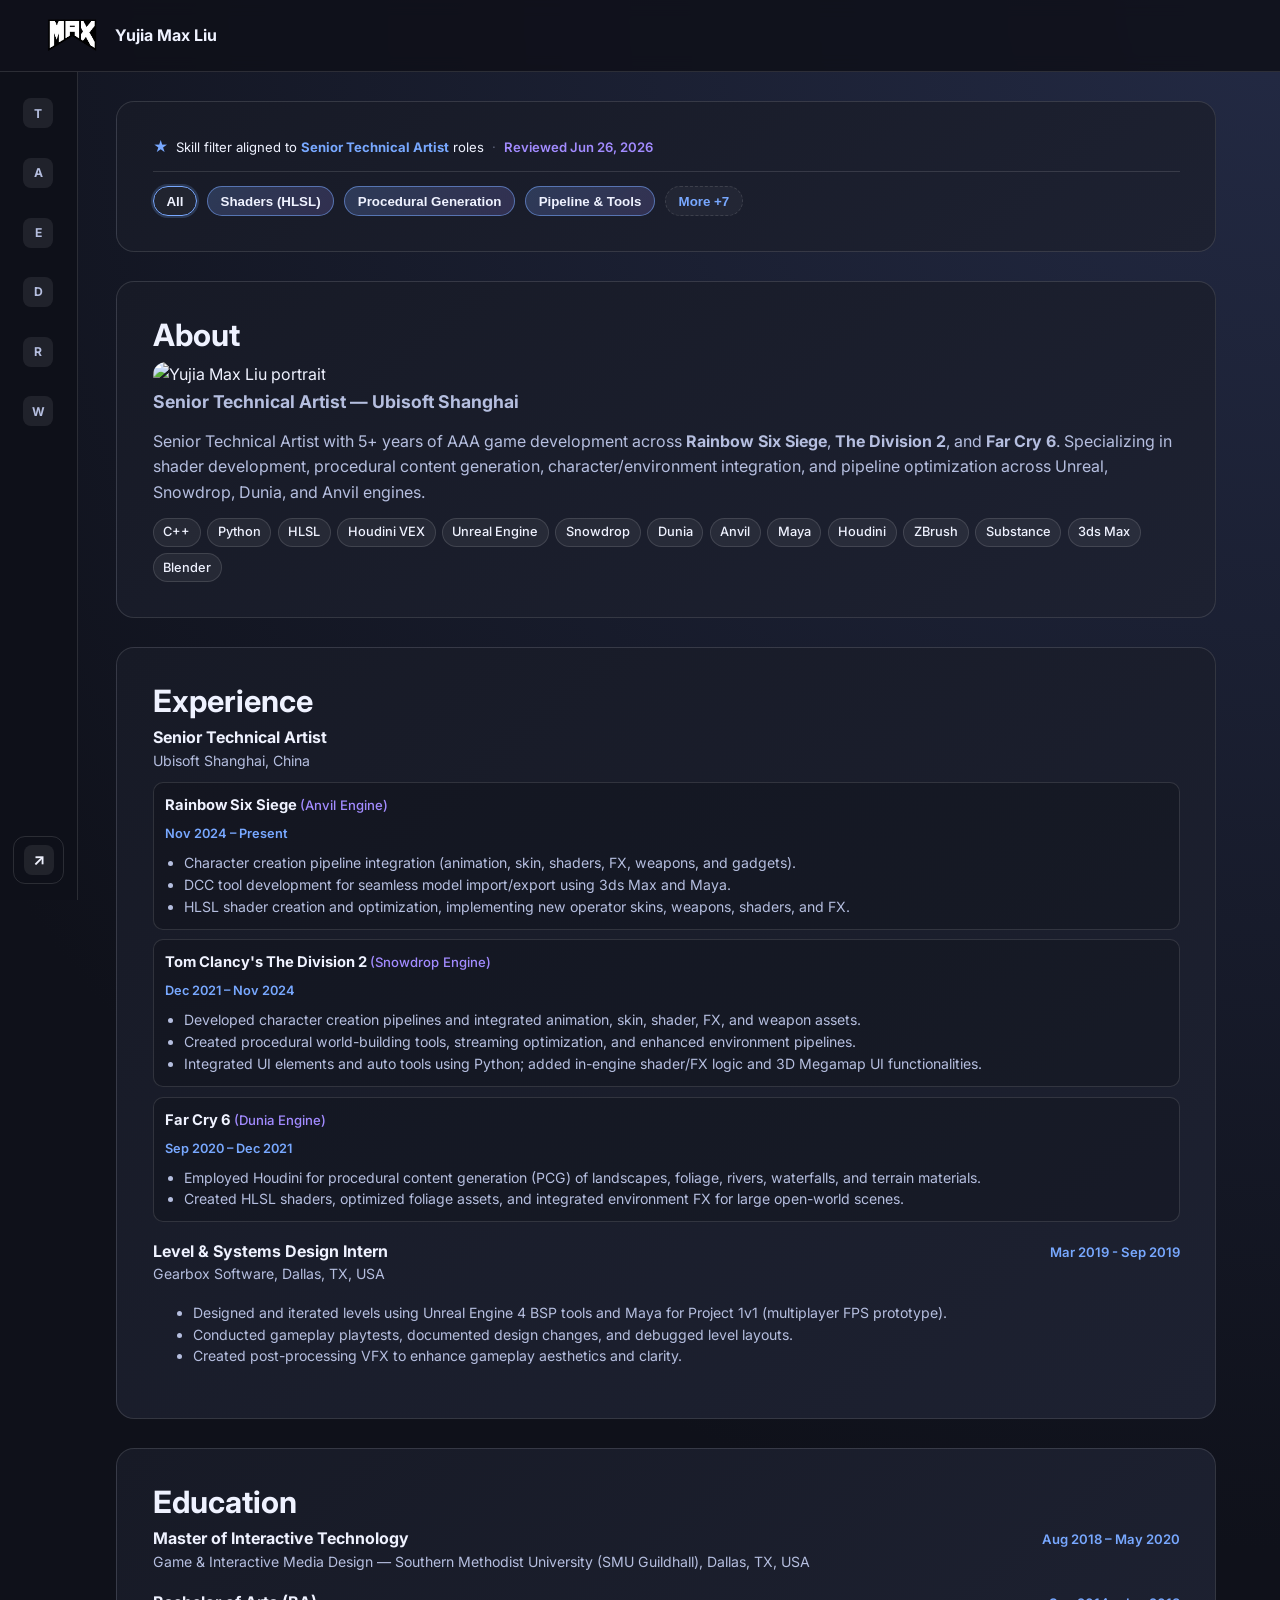
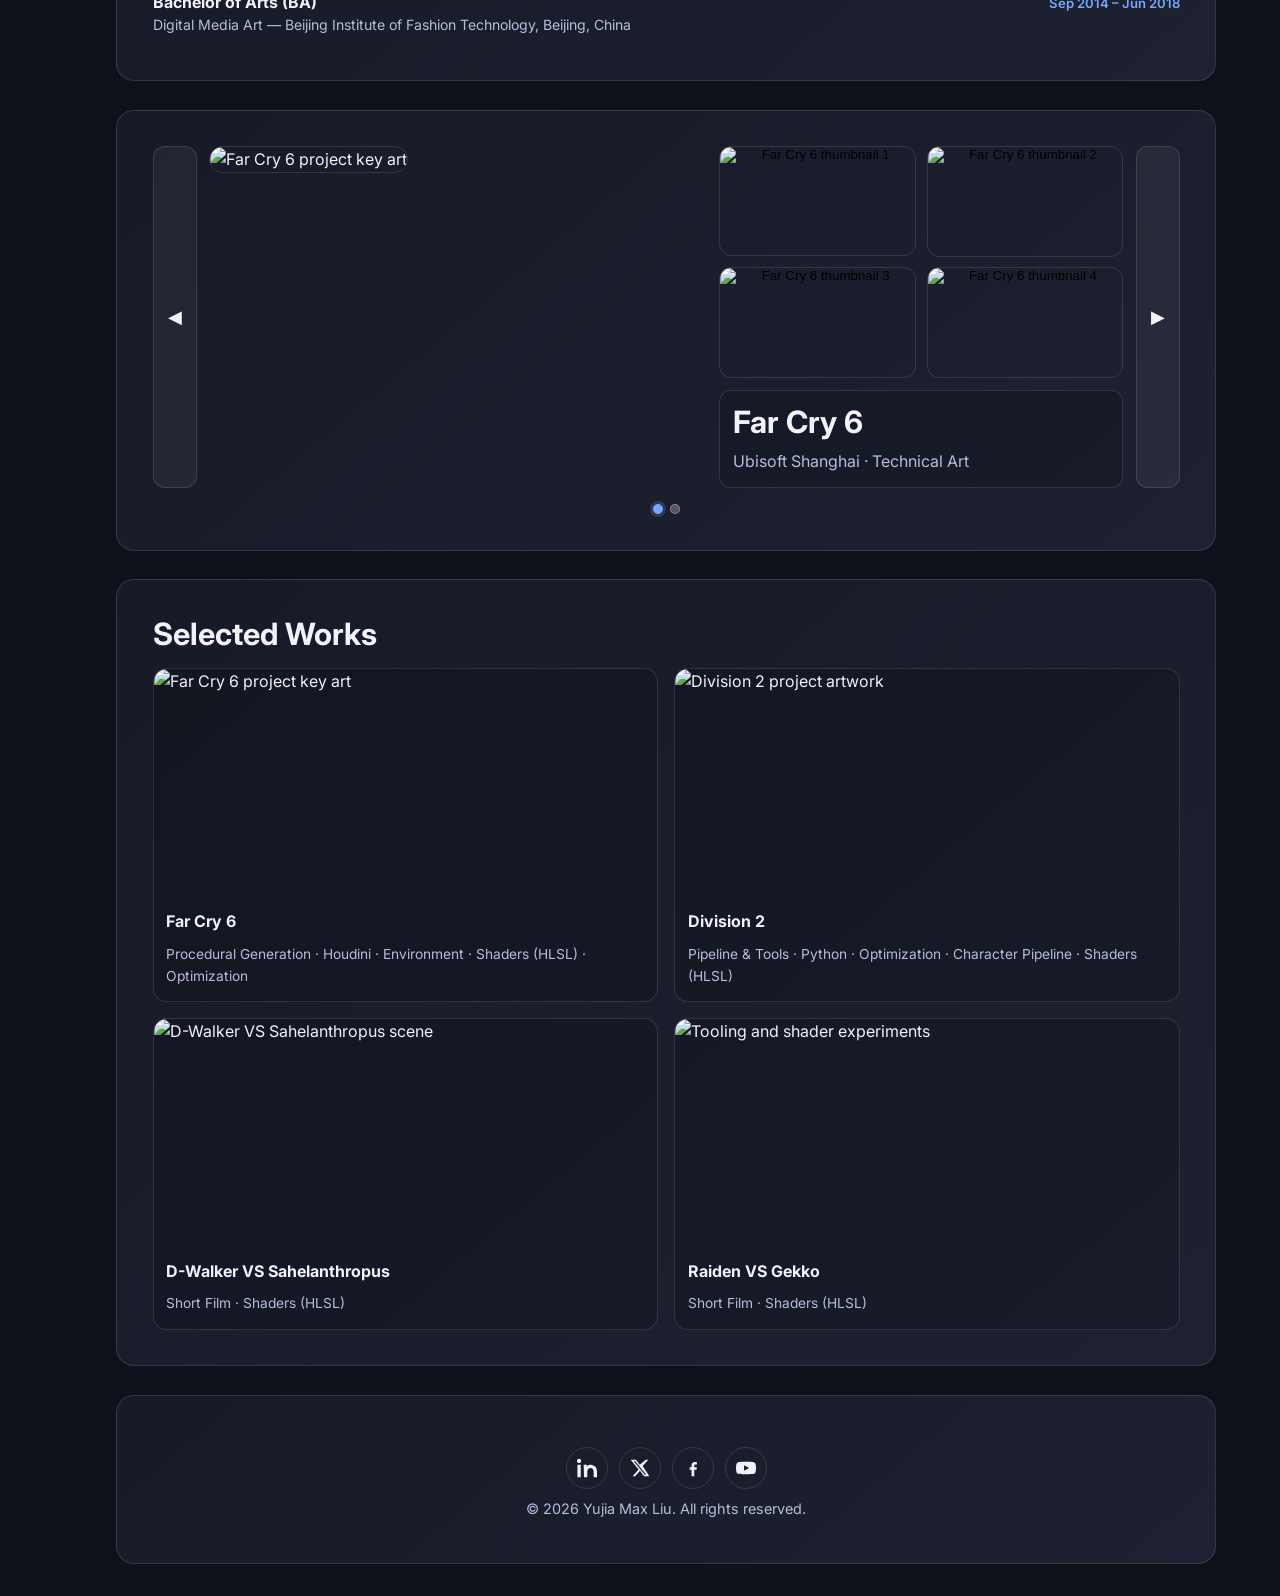
==== index.html @ dd6e519a "gnhf 6: Extracted the four byte-identical helpers duplicated across home.js and project-instance-loa" ====
<!DOCTYPE html>
<html lang="en">
  <head>
    <meta charset="UTF-8" />
    <meta name="viewport" content="width=device-width, initial-scale=1.0" />
    <meta
      name="description"
      content="Yujia Max Liu — Senior Technical Artist at Ubisoft Shanghai with 5+ years of AAA experience on Rainbow Six Siege, The Division 2, and Far Cry 6. Specializing in shaders, procedural generation, and pipeline optimization."
    />
    <title>Yujia Max Liu | Senior Technical Artist & 3D Portfolio</title>
    <link rel="canonical" href="https://maxlyj.com/" />
    <meta property="og:title" content="Yujia Max Liu | Senior Technical Artist & 3D Portfolio" />
    <meta property="og:description" content="Senior Technical Artist at Ubisoft Shanghai with 5+ years of AAA experience on Rainbow Six Siege, The Division 2, and Far Cry 6. Shaders, procedural generation, and pipeline optimization." />
    <meta property="og:url" content="https://maxlyj.com/" />
    <meta property="og:type" content="website" />
    <meta property="og:image" content="https://pub-dc4e1f00955f4568a77da06925201843.r2.dev/YujiaMaxLiu_Web.jpg" />
    <meta property="og:site_name" content="Yujia Max Liu" />
    <meta name="twitter:card" content="summary_large_image" />
    <meta name="twitter:title" content="Yujia Max Liu | Senior Technical Artist & 3D Portfolio" />
    <meta name="twitter:description" content="Senior Technical Artist at Ubisoft Shanghai with 5+ years of AAA experience. Shaders, procedural generation, and pipeline optimization." />
    <meta name="twitter:image" content="https://pub-dc4e1f00955f4568a77da06925201843.r2.dev/YujiaMaxLiu_Web.jpg" />
    <script type="application/ld+json">
    {
      "@context": "https://schema.org",
      "@type": "Person",
      "name": "Yujia Max Liu",
      "url": "https://maxlyj.com/",
      "image": "https://pub-dc4e1f00955f4568a77da06925201843.r2.dev/YujiaMaxLiu_Web.jpg",
      "jobTitle": "Senior Technical Artist",
      "worksFor": { "@type": "Organization", "name": "Ubisoft Shanghai" },
      "alumniOf": [
        { "@type": "CollegeOrUniversity", "name": "Southern Methodist University (SMU Guildhall)" },
        { "@type": "CollegeOrUniversity", "name": "Beijing Institute of Fashion Technology" }
      ],
      "knowsAbout": ["C++", "Python", "HLSL", "Houdini VEX", "Unreal Engine", "Snowdrop Engine", "Dunia Engine", "Anvil Engine", "Maya", "Houdini", "ZBrush", "Substance Designer", "Substance Painter"],
      "description": "Senior Technical Artist at Ubisoft Shanghai with 5+ years of AAA experience on Rainbow Six Siege, The Division 2, and Far Cry 6. Specializing in shaders, procedural generation, and pipeline optimization.",
      "sameAs": [
        "https://www.linkedin.com/in/maxlyj/",
        "https://x.com/MaXLYJ",
        "https://www.youtube.com/channel/UCsTJWUWtjZ3G5McRhqMrmkw"
      ]
    }
    </script>
    <link rel="preconnect" href="https://fonts.googleapis.com" />
    <link rel="preconnect" href="https://fonts.gstatic.com" crossorigin />
    <link
      href="https://fonts.googleapis.com/css2?family=Inter:wght@400;500;600;700;800&display=swap"
      rel="stylesheet"
    />
    <link rel="stylesheet" href="style.css" />
    <!-- Retry deployment after transient GitHub Pages 502 annotation -->
  </head>
  <body>
    <a class="skip-link" href="#main">Skip to content</a>
    <header class="top-bar" id="top">
      <a class="brand" href="#top">
        <img
          src="images/logo.png"
          alt="Yujia Max Liu logo"
        />
        <span>Yujia Max Liu</span>
      </a>

      <span class="top-bar-version"></span>

      <button
        class="menu-toggle"
        type="button"
        aria-label="Open navigation menu"
        aria-controls="sidebarNav"
        aria-expanded="false"
      >
        <span></span>
        <span></span>
        <span></span>
      </button>
    </header>

    <div class="sidebar-overlay" data-close-sidebar></div>

    <nav class="sidebar" id="sidebarNav" aria-label="Primary">
      <a href="#tags">
        <span class="nav-icon" aria-hidden="true">T</span>
        <span class="nav-label">Tags</span>
      </a>
      <a href="#about">
        <span class="nav-icon" aria-hidden="true">A</span>
        <span class="nav-label">About</span>
      </a>
      <a href="#experience">
        <span class="nav-icon" aria-hidden="true">E</span>
        <span class="nav-label">Experience</span>
      </a>
      <a href="#education">
        <span class="nav-icon" aria-hidden="true">D</span>
        <span class="nav-label">Education</span>
      </a>
      <a href="#featured-recommendations">
        <span class="nav-icon" aria-hidden="true">R</span>
        <span class="nav-label" data-recommendation-label>Recommendation</span>
      </a>
      <a href="#works">
        <span class="nav-icon" aria-hidden="true">W</span>
        <span class="nav-label">Works</span>
      </a>

      <div class="sidebar-share" aria-label="Share links">
        <span class="share-icon" aria-hidden="true">↗</span>
        <div class="share-links">
          <a href="https://www.linkedin.com/in/maxlyj/" target="_blank" rel="noreferrer noopener" aria-label="LinkedIn">
            <svg viewBox="0 0 24 24" role="img" aria-hidden="true"><path d="M4.98 3.5C4.98 4.88 3.86 6 2.48 6S0 4.88 0 3.5 1.12 1 2.5 1s2.48 1.12 2.48 2.5zM.5 8h4V23h-4zM8 8h3.8v2.05h.05c.53-1 1.84-2.05 3.79-2.05C19.9 8 24 10.47 24 16.04V23h-4v-6.14c0-2.93-1.05-4.93-3.68-4.93-2 0-3.18 1.35-3.7 2.65-.2.46-.24 1.1-.24 1.74V23h-4z"/></svg>
          </a>
          <a href="https://x.com/MaXLYJ" target="_blank" rel="noreferrer noopener" aria-label="X / Twitter">
            <svg viewBox="0 0 24 24" role="img" aria-hidden="true"><path d="M18.9 2H22l-6.77 7.74L23.2 22h-6.26l-4.9-6.67L6.2 22H3.1l7.25-8.3L.8 2h6.42l4.43 6.08zm-1.1 18h1.73L6.35 3.9H4.5z"/></svg>
          </a>
          <a href="https://www.facebook.com/profile.php?id=100037110704452" target="_blank" rel="noreferrer noopener" aria-label="Facebook">
            <svg viewBox="0 0 24 24" role="img" aria-hidden="true"><path d="M13.5 22v-8h2.7l.4-3H13.5V9.1c0-.86.28-1.44 1.52-1.44h1.65V5.02c-.29-.04-1.27-.12-2.42-.12-2.4 0-4.05 1.47-4.05 4.17V11H8v3h2.25v8z"/></svg>
          </a>
          <a href="https://www.youtube.com/channel/UCsTJWUWtjZ3G5McRhqMrmkw" target="_blank" rel="noreferrer noopener" aria-label="YouTube channel">
            <svg viewBox="0 0 24 24" role="img" aria-hidden="true"><path d="M23.5 7.2a3 3 0 0 0-2.1-2.13C19.5 4.5 12 4.5 12 4.5s-7.5 0-9.4.57A3 3 0 0 0 .5 7.2 31.4 31.4 0 0 0 0 12a31.4 31.4 0 0 0 .5 4.8 3 3 0 0 0 2.1 2.13c1.9.57 9.4.57 9.4.57s7.5 0 9.4-.57a3 3 0 0 0 2.1-2.13A31.4 31.4 0 0 0 24 12a31.4 31.4 0 0 0-.5-4.8zM9.6 15.2V8.8l6.2 3.2z"/></svg>
          </a>
        </div>
      </div>
    </nav>

    <main id="main">
      <!-- ===== TAG SYSTEM ===== -->
      <section class="tags-system" id="tags" aria-label="Tags filter">
        <div class="tag-system-meta">
          <span class="tag-meta-icon" aria-hidden="true">★</span>
          <span class="tag-meta-text">Skill filter aligned to <strong>Senior Technical Artist</strong> roles</span>
          <span class="tag-meta-sep" aria-hidden="true">·</span>
          <time class="tag-meta-date" datetime="2026-06-26">Reviewed Jun 26, 2026</time>
        </div>
        <div class="tag-bar" id="tag-bar" role="toolbar" aria-label="Filter projects by tag"></div>
      </section>

      <!-- ===== ABOUT SECTION ===== -->
      <section class="about" id="about">
        <h1 class="visually-hidden">Yujia Max Liu — Senior Technical Artist at Ubisoft Shanghai</h1>
        <h2>About</h2>
        <img src="https://pub-dc4e1f00955f4568a77da06925201843.r2.dev/YujiaMaxLiu_Web.jpg" alt="Yujia Max Liu portrait" width="185" height="185" decoding="async" fetchpriority="high" />
        <div class="about-details">
          <p class="about-headline">Senior Technical Artist — Ubisoft Shanghai</p>
          <p>
            Senior Technical Artist with 5+ years of AAA game development across
            <strong>Rainbow Six Siege</strong>, <strong>The Division 2</strong>,
            and <strong>Far Cry 6</strong>. Specializing in shader development,
            procedural content generation, character/environment integration, and
            pipeline optimization across Unreal, Snowdrop, Dunia, and Anvil engines.
          </p>
          <div class="about-skills">
            <span class="skill-tag">C++</span>
            <span class="skill-tag">Python</span>
            <span class="skill-tag">HLSL</span>
            <span class="skill-tag">Houdini VEX</span>
            <span class="skill-tag">Unreal Engine</span>
            <span class="skill-tag">Snowdrop</span>
            <span class="skill-tag">Dunia</span>
            <span class="skill-tag">Anvil</span>
            <span class="skill-tag">Maya</span>
            <span class="skill-tag">Houdini</span>
            <span class="skill-tag">ZBrush</span>
            <span class="skill-tag">Substance</span>
            <span class="skill-tag">3ds Max</span>
            <span class="skill-tag">Blender</span>
          </div>
        </div>
      </section>

      <!-- ===== EXPERIENCE SECTION ===== -->
      <section class="resume-section" id="experience">
        <h2>Experience</h2>

        <article class="resume-item">
          <div class="resume-item-header">
            <div>
              <h3>Senior Technical Artist</h3>
              <p class="resume-org">Ubisoft Shanghai, China</p>
            </div>
          </div>

          <div class="resume-sub-item">
            <h4>Rainbow Six Siege <span class="resume-engine">(Anvil Engine)</span></h4>
            <time>Nov 2024 – Present</time>
            <ul>
              <li>Character creation pipeline integration (animation, skin, shaders, FX, weapons, and gadgets).</li>
              <li>DCC tool development for seamless model import/export using 3ds Max and Maya.</li>
              <li>HLSL shader creation and optimization, implementing new operator skins, weapons, shaders, and FX.</li>
            </ul>
          </div>

          <div class="resume-sub-item">
            <h4>Tom Clancy's The Division 2 <span class="resume-engine">(Snowdrop Engine)</span></h4>
            <time>Dec 2021 – Nov 2024</time>
            <ul>
              <li>Developed character creation pipelines and integrated animation, skin, shader, FX, and weapon assets.</li>
              <li>Created procedural world-building tools, streaming optimization, and enhanced environment pipelines.</li>
              <li>Integrated UI elements and auto tools using Python; added in-engine shader/FX logic and 3D Megamap UI functionalities.</li>
            </ul>
          </div>

          <div class="resume-sub-item">
            <h4>Far Cry 6 <span class="resume-engine">(Dunia Engine)</span></h4>
            <time>Sep 2020 – Dec 2021</time>
            <ul>
              <li>Employed Houdini for procedural content generation (PCG) of landscapes, foliage, rivers, waterfalls, and terrain materials.</li>
              <li>Created HLSL shaders, optimized foliage assets, and integrated environment FX for large open-world scenes.</li>
            </ul>
          </div>
        </article>

        <article class="resume-item">
          <div class="resume-item-header">
            <div>
              <h3>Level &amp; Systems Design Intern</h3>
              <p class="resume-org">Gearbox Software, Dallas, TX, USA</p>
            </div>
            <time class="resume-date">Mar 2019 - Sep 2019</time>
          </div>
          <ul>
            <li>Designed and iterated levels using Unreal Engine 4 BSP tools and Maya for Project 1v1 (multiplayer FPS prototype).</li>
            <li>Conducted gameplay playtests, documented design changes, and debugged level layouts.</li>
            <li>Created post-processing VFX to enhance gameplay aesthetics and clarity.</li>
          </ul>
        </article>
      </section>

      <!-- ===== EDUCATION SECTION ===== -->
      <section class="resume-section" id="education">
        <h2>Education</h2>

        <article class="resume-item">
          <div class="resume-item-header">
            <div>
              <h3>Master of Interactive Technology</h3>
              <p class="resume-org">Game &amp; Interactive Media Design — Southern Methodist University (SMU Guildhall), Dallas, TX, USA</p>
            </div>
            <time class="resume-date">Aug 2018 – May 2020</time>
          </div>
        </article>

        <article class="resume-item">
          <div class="resume-item-header">
            <div>
              <h3>Bachelor of Arts (BA)</h3>
              <p class="resume-org">Digital Media Art — Beijing Institute of Fashion Technology, Beijing, China</p>
            </div>
            <time class="resume-date">Sep 2014 – Jun 2018</time>
          </div>
        </article>
      </section>

      <!-- ===== RECOMMENDATION SECTION ===== -->
      <section class="featured-recommendations" id="featured-recommendations" role="region" aria-roledescription="carousel" aria-label="Recommendation carousel" data-recommendation-section>
        <button class="fr-nav fr-nav-prev" type="button" aria-label="Show previous recommendation" aria-controls="fr-card-link">◀</button>
        <a class="fr-card" id="fr-card-link" href="farcry-6.html">
          <div class="fr-media-main">
            <img id="fr-main-image" src="https://pub-dc4e1f00955f4568a77da06925201843.r2.dev/projects/farcry6-procedural-generation/cover.jpg" alt="Far Cry 6 procedural generation cover" decoding="async" />
          </div>
          <div class="fr-media-side">
            <div class="fr-thumbs" id="fr-thumbs" role="list"></div>
            <div class="fr-description">
              <h2 id="fr-title">Far Cry 6 — Procedural Generation</h2>
              <p id="fr-description">Procedural generation pipeline for Far Cry 6's open world.</p>
            </div>
          </div>
        </a>
        <button class="fr-nav fr-nav-next" type="button" aria-label="Show next recommendation" aria-controls="fr-card-link">▶</button>
        <div class="fr-page-indicator" id="fr-page-indicator" aria-hidden="true" data-recommendation-indicator></div>
        <!-- Polite live region: announces the current slide (position + title +
             description) to screen readers each time the carousel advances. -->
        <p class="visually-hidden" id="fr-live" aria-live="polite" aria-atomic="true"></p>
      </section>

      <!-- ===== SELECTED WORKS ===== -->
      <section class="works" id="works">
        <h2>Selected Works</h2>
        <div class="gallery" id="works-gallery"></div>
        <p class="works-empty" id="works-empty" hidden>No projects match these tags.</p>
      </section>
    </main>

    <footer class="site-footer">
      <div class="social-links" aria-label="Social media links">
        <a
          href="https://www.linkedin.com/in/maxlyj/"
          target="_blank"
          rel="noreferrer noopener"
          aria-label="LinkedIn"
        >
          <svg viewBox="0 0 24 24" role="img" aria-hidden="true"><path d="M4.98 3.5C4.98 4.88 3.86 6 2.48 6S0 4.88 0 3.5 1.12 1 2.5 1s2.48 1.12 2.48 2.5zM.5 8h4V23h-4zM8 8h3.8v2.05h.05c.53-1 1.84-2.05 3.79-2.05C19.9 8 24 10.47 24 16.04V23h-4v-6.14c0-2.93-1.05-4.93-3.68-4.93-2 0-3.18 1.35-3.7 2.65-.2.46-.24 1.1-.24 1.74V23h-4z"/></svg>
        </a>
        <a
          href="https://x.com/MaXLYJ"
          target="_blank"
          rel="noreferrer noopener"
          aria-label="X / Twitter"
        >
          <svg viewBox="0 0 24 24" role="img" aria-hidden="true"><path d="M18.9 2H22l-6.77 7.74L23.2 22h-6.26l-4.9-6.67L6.2 22H3.1l7.25-8.3L.8 2h6.42l4.43 6.08zm-1.1 18h1.73L6.35 3.9H4.5z"/></svg>
        </a>
        <a
          href="https://www.facebook.com/profile.php?id=100037110704452"
          target="_blank"
          rel="noreferrer noopener"
          aria-label="Facebook"
        >
          <svg viewBox="0 0 24 24" role="img" aria-hidden="true"><path d="M13.5 22v-8h2.7l.4-3H13.5V9.1c0-.86.28-1.44 1.52-1.44h1.65V5.02c-.29-.04-1.27-.12-2.42-.12-2.4 0-4.05 1.47-4.05 4.17V11H8v3h2.25v8z"/></svg>
        </a>
        <a
          href="https://www.youtube.com/channel/UCsTJWUWtjZ3G5McRhqMrmkw"
          target="_blank"
          rel="noreferrer noopener"
          aria-label="YouTube channel"
        >
          <svg viewBox="0 0 24 24" role="img" aria-hidden="true"><path d="M23.5 7.2a3 3 0 0 0-2.1-2.13C19.5 4.5 12 4.5 12 4.5s-7.5 0-9.4.57A3 3 0 0 0 .5 7.2 31.4 31.4 0 0 0 0 12a31.4 31.4 0 0 0 .5 4.8 3 3 0 0 0 2.1 2.13c1.9.57 9.4.57 9.4.57s7.5 0 9.4-.57a3 3 0 0 0 2.1-2.13A31.4 31.4 0 0 0 24 12a31.4 31.4 0 0 0-.5-4.8zM9.6 15.2V8.8l6.2 3.2z"/></svg>
        </a>
      </div>
      <p class="copyright">
        © <span id="year"></span> Yujia Max Liu. All rights reserved.
      </p>
    </footer>

    <script src="shared.js"></script>
    <script src="home.js"></script>
  </body>
</html>
---- style.css ----
/* ============================================================
   DESIGN TOKENS
   Global CSS custom properties: colors, spacing, layout sizes
   ============================================================ */

:root {
  --bg: #0f111a;
  --panel: #171a26;
  --panel-2: #1d2131;
  --text: #eff2ff;
  --muted: #b5bedf;
  --accent: #78a8ff;
  --accent-2: #a28bff;
  --line: rgba(255, 255, 255, 0.12);
  --top-bar-height: 72px;
  --sidebar-collapsed: 78px;
  --sidebar-expanded: 230px;
}


/* ============================================================
   RESET & BASE
   Box model reset, base html/body styles, and global defaults
   ============================================================ */

* {
  box-sizing: border-box;
}

html,
body {
  margin: 0;
  padding: 0;
  /* 
  200 for now, because it contain the top bar and the tag system.
  */
  scroll-padding-top: 200px;
}

.visually-hidden {
  position: absolute;
  width: 1px;
  height: 1px;
  padding: 0;
  margin: -1px;
  overflow: hidden;
  clip: rect(0, 0, 0, 0);
  white-space: nowrap;
  border: 0;
}

/* Visible focus ring for keyboard users across all interactive elements.
   Component-specific :focus-visible rules below can override these. */
:focus-visible {
  outline: 2px solid var(--accent);
  outline-offset: 2px;
  border-radius: 6px;
}

/* Skip-to-content link: off-screen until focused by keyboard. */
.skip-link {
  position: fixed;
  top: -100%;
  left: 0.75rem;
  z-index: 1000;
  padding: 0.6rem 1rem;
  background: var(--accent);
  color: var(--bg);
  font-weight: 700;
  text-decoration: none;
  border-radius: 0 0 10px 10px;
  transition: top 0.15s ease;
}
.skip-link:focus {
  top: 0;
}

body {
  font-family: "Inter", system-ui, -apple-system, sans-serif;
  color: var(--text);
  background: radial-gradient(circle at top right, #232a44 0%, var(--bg) 45%);
  line-height: 1.6;
  min-height: 100vh;
}

body.sidebar-open {
  overflow: hidden;
}

a {
  color: inherit;
}

h1,
h2,
h3 {
  margin: 0 0 0.5rem;
  line-height: 1.2;
}

h1 {
  font-size: clamp(1.8rem, 4.1vw, 3rem);
}

h2 {
  font-size: clamp(1.3rem, 2.4vw, 2rem);
}


/* ============================================================
   TOP BAR
   Sticky header bar at the top of every page
   ============================================================ */

.top-bar {
  position: sticky;
  top: 0;
  z-index: 30;
  min-height: var(--top-bar-height);
  display: flex;
  justify-content: space-between;
  align-items: center;
  padding: 0.9rem clamp(1rem, 3vw, 3rem);
  backdrop-filter: blur(8px);
  background: rgba(15, 17, 26, 0.88);
  border-bottom: 1px solid var(--line);
}

/* Logo / site name link inside the top bar */
.brand {
  display: inline-flex;
  align-items: center;
  gap: 0.55rem;
  text-decoration: none;
  font-weight: 700;
}

.brand img {
  height: 34px;
  width: auto;
  max-width: 120px;
  object-fit: contain;
}

.top-bar-version {
  font-size: 0.7rem;
  color: var(--muted);
  opacity: 0.6;
  font-weight: 500;
  letter-spacing: 0.03em;
  white-space: nowrap;
}

/* Hamburger button — hidden on desktop, shown on mobile */
.menu-toggle {
  width: 44px;
  height: 44px;
  border-radius: 12px;
  border: 1px solid var(--line);
  background: rgba(255, 255, 255, 0.03);
  display: none;
  align-items: center;
  justify-content: center;
  gap: 0.28rem;
  flex-direction: column;
  cursor: pointer;
}

.menu-toggle span {
  width: 17px;
  height: 2px;
  border-radius: 999px;
  background: var(--text);
}


/* ============================================================
   SIDEBAR
   Fixed left navigation panel; collapses to icon-only width,
   expands on hover/focus to show labels
   ============================================================ */

.sidebar {
  position: fixed;
  left: 0;
  top: var(--top-bar-height);
  height: calc(100vh - var(--top-bar-height));
  width: var(--sidebar-collapsed);
  z-index: 25;
  background: rgba(15, 17, 26, 0.92);
  border-right: 1px solid var(--line);
  padding: 1rem 0.8rem;
  display: flex;
  flex-direction: column;
  gap: 0.55rem;
  transition: width 0.35s ease, transform 0.32s ease;
  overflow: hidden;
}

.sidebar:hover,
.sidebar:focus-within {
  width: var(--sidebar-expanded);
}

/* Navigation links inside the sidebar */
.sidebar a {
  text-decoration: none;
  display: flex;
  align-items: center;
  gap: 0.7rem;
  padding: 0.65rem;
  border-radius: 12px;
  color: var(--muted);
  white-space: nowrap;
}

.sidebar a:hover {
  background: rgba(120, 168, 255, 0.12);
  color: var(--text);
}

/* Square icon badge shown at the collapsed width */
.nav-icon {
  min-width: 30px;
  width: 30px;
  height: 30px;
  border-radius: 8px;
  display: grid;
  place-items: center;
  background: rgba(255, 255, 255, 0.08);
  font-size: 0.76rem;
  font-weight: 700;
  letter-spacing: 0.02em;
}

/* Text label revealed when the sidebar expands */
.nav-label {
  opacity: 0;
  transform: translateX(-6px);
  transition: opacity 0.22s ease, transform 0.22s ease;
}

.sidebar:hover .nav-label,
.sidebar:focus-within .nav-label {
  opacity: 1;
  transform: translateX(0);
}

/* Share block pinned to the bottom of the sidebar */
.sidebar-share {
  margin-top: auto;
  border: 1px solid var(--line);
  border-radius: 12px;
  padding: 0.5rem;
  display: flex;
  align-items: center;
  justify-content: center;
  min-height: 44px;
  overflow: hidden;
}

/* Single share icon shown at collapsed width */
.share-icon {
  display: grid;
  place-items: center;
  width: 30px;
  height: 30px;
  border-radius: 8px;
  background: rgba(255, 255, 255, 0.08);
  color: var(--text);
  font-size: 1rem;
  font-weight: 700;
}

.share-links {
  display: flex;
  gap: 0.45rem;
  opacity: 0;
  max-width: 0;
  transform: translateX(-6px);
  transition: opacity 0.22s ease, transform 0.22s ease, max-width 0.28s ease;
}

.share-links a {
  width: 30px;
  height: 30px;
  min-width: 30px;
  padding: 0;
  border-radius: 8px;
  display: grid;
  place-items: center;
  color: var(--text);
}

.share-links a:hover {
  background: rgba(120, 168, 255, 0.2);
}

.share-links svg {
  width: 16px;
  height: 16px;
  fill: currentColor;
}

/* Swap share icon -> share links row when sidebar is open */
.sidebar:hover .share-icon,
.sidebar:focus-within .share-icon {
  display: none;
}

.sidebar:hover .share-links,
.sidebar:focus-within .share-links {
  opacity: 1;
  max-width: 180px;
  transform: translateX(0);
}

/* Dark overlay that appears behind the sidebar on mobile */
.sidebar-overlay {
  display: none;
}


/* ============================================================
   PAGE LAYOUT
   Content width and left-offset to sit beside the sidebar
   ============================================================ */

main,
.site-footer {
  width: min(1100px, 92vw);
  margin-left: calc(var(--sidebar-collapsed) + 2.4rem);
  margin-right: auto;
}

/* ============================================================
   FEATURED RECOMMENDATIONS
   Carousel-style highlight panel with prev/next navigation
   ============================================================ */

.featured-recommendations {
  margin-top: 1.8rem;
  border: 1px solid var(--line);
  border-radius: 18px;
  background: linear-gradient(140deg, var(--panel) 0%, var(--panel-2) 100%);
  padding: clamp(1rem, 2.5vw, 1.4rem);
  display: grid;
  grid-template-columns: auto 1fr auto;
  align-items: stretch;
  gap: 0.8rem;
}

/* Main card: large image on the left, thumbnails + description on the right */
.fr-card {
  display: grid;
  grid-template-columns: 1.1fr 0.9fr;
  gap: 1rem;
  text-decoration: none;
  min-width: 0;
  align-self: stretch;
}

.fr-media-main img {
  width: 100%;
  aspect-ratio: 16 / 9;
  height: auto;
  object-fit: cover;
  border-radius: 14px;
  border: 1px solid var(--line);
}

.fr-media-side {
  display: grid;
  gap: 0.8rem;
  align-content: start;
}

/* 2x2 thumbnail grid in the side column */
.fr-thumbs {
  display: grid;
  grid-template-columns: repeat(2, minmax(0, 1fr));
  gap: 0.65rem;
}

.fr-thumb {
  border: 1px solid var(--line);
  border-radius: 12px;
  overflow: hidden;
  padding: 0;
  background: transparent;
  cursor: pointer;
  aspect-ratio: 16 / 9;
}

.fr-thumb img {
  width: 100%;
  height: 100%;
  object-fit: cover;
  display: block;
}

.fr-thumb:hover,
.fr-thumb:focus-visible,
.fr-thumb.is-active {
  border-color: var(--accent);
  box-shadow: 0 0 0 2px rgba(120, 168, 255, 0.2);
}

/* Short text description below the thumbnails */
.fr-description {
  border: 1px solid var(--line);
  border-radius: 12px;
  padding: 0.8rem;
  background: rgba(0, 0, 0, 0.15);
}

.fr-description p {
  margin: 0;
  color: var(--muted);
}

/* Prev / Next arrow buttons flanking the card */
.fr-nav {
  width: 44px;
  height: 100%;
  min-height: 100%;
  border-radius: 12px;
  border: 1px solid var(--line);
  background: rgba(255, 255, 255, 0.05);
  color: var(--text);
  cursor: pointer;
  font-size: 1.1rem;
}

.fr-nav:hover,
.fr-nav:focus-visible {
  border-color: var(--accent);
}

/* Dot row at the bottom indicating which slide is active */
.fr-page-indicator {
  grid-column: 1 / -1;
  display: flex;
  justify-content: center;
  gap: 0.45rem;
  margin-top: 0.2rem;
}

.fr-indicator-dot {
  width: 10px;
  height: 10px;
  border-radius: 999px;
  background: rgba(255, 255, 255, 0.25);
  border: 1px solid rgba(255, 255, 255, 0.3);
}

.fr-indicator-dot.is-active {
  background: var(--accent);
  border-color: var(--accent);
  box-shadow: 0 0 0 3px rgba(120, 168, 255, 0.2);
}

/* Warning banner shown when recommendation data has issues */
.featured-recommendations.has-warning {
  border-color: #f4b860;
  box-shadow: 0 0 0 2px rgba(244, 184, 96, 0.25);
}

.fr-warning {
  grid-column: 1 / -1;
  margin-top: 0.5rem;
  border: 1px solid #f4b860;
  border-radius: 10px;
  background: rgba(244, 184, 96, 0.14);
  padding: 0.6rem 0.8rem;
  color: #ffd9a1;
}

.fr-warning ul {
  margin: 0.4rem 0 0;
  padding-left: 1.1rem;
}


/* ============================================================
   SECTION PANELS
   Shared card-like panel style used by multiple sections
   ============================================================ */

.tags-system,
.about,
.featured-recommendations,
.resume-section,
.works,
.site-footer {
  margin-top: 1.8rem;
  border: 1px solid var(--line);
  border-radius: 18px;
  background: linear-gradient(140deg, var(--panel) 0%, var(--panel-2) 100%);
  padding: clamp(1.1rem, 3vw, 2.2rem);
}


/* ============================================================
   ABOUT SECTION
   Bio / introduction panel on the home page
   ============================================================ */

.about img {
  border-radius: 14px;
  align-items: center;
}

.about-headline {
  font-size: 1.1rem;
  font-weight: 700;
  color: var(--text);
  margin: 0 0 0.5rem;
}

.about-details p {
  color: var(--muted);
  margin: 0 0 0.8rem;
}

.about-skills {
  display: flex;
  flex-wrap: wrap;
  gap: 0.4rem;
  margin-top: 0.6rem;
}

.skill-tag {
  border: 1px solid var(--line);
  border-radius: 999px;
  padding: 0.2rem 0.6rem;
  background: rgba(255, 255, 255, 0.06);
  color: var(--text);
  font-size: 0.8rem;
  font-weight: 500;
}


/* ============================================================
   RESUME SECTIONS (Experience & Education)
   Card-based timeline layout for work history and education
   ============================================================ */

.resume-item {
  margin-bottom: 1.2rem;
}

.resume-item:last-child {
  margin-bottom: 0;
}

.resume-item h3 {
  font-size: 1rem;
  margin: 0;
  color: var(--text);
}

.resume-org {
  color: var(--muted);
  font-size: 0.88rem;
  margin: 0.15rem 0 0;
}

.resume-item-header {
  display: flex;
  justify-content: space-between;
  align-items: flex-start;
  gap: 1rem;
  margin-bottom: 0.5rem;
}

.resume-date {
  color: var(--accent);
  font-size: 0.82rem;
  font-weight: 600;
  white-space: nowrap;
  flex-shrink: 0;
}

.resume-sub-item {
  border: 1px solid var(--line);
  border-radius: 10px;
  padding: 0.7rem;
  background: rgba(0, 0, 0, 0.16);
  margin: 0.6rem 0;
}

.resume-sub-item h4 {
  font-size: 0.92rem;
  margin: 0 0 0.15rem;
  color: var(--text);
}

.resume-engine {
  color: var(--accent-2);
  font-weight: 500;
  font-size: 0.82rem;
}

.resume-sub-item time {
  color: var(--accent);
  font-size: 0.8rem;
  font-weight: 600;
}

.resume-sub-item ul {
  margin: 0.4rem 0 0;
  padding-left: 1.2rem;
}

.resume-sub-item li,
.resume-item > ul > li {
  color: var(--muted);
  font-size: 0.88rem;
  line-height: 1.55;
}


/* ============================================================
   TAG FILTER BAR
   Sticky pill-button row for filtering the works gallery
   ============================================================ */

.tags-system {
  position: sticky;
  top: var(--top-bar-height);
  z-index: 20;
  backdrop-filter: blur(8px);
}

.tag-bar {
  display: flex;
  gap: 0.6rem;
  flex-wrap: wrap;
}

/* Individual filter pill */
.tag-chip {
  border: 1px solid var(--line);
  background: rgba(255, 255, 255, 0.04);
  color: var(--muted);
  border-radius: 999px;
  padding: 0.4rem 0.8rem;
  cursor: pointer;
  font-weight: 600;
}

.tag-chip.is-active,
.tag-chip:hover,
.tag-chip:focus-visible {
  border-color: var(--accent);
  color: var(--text);
  box-shadow: 0 0 0 2px rgba(120, 168, 255, 0.2);
}


/* ------------------------------------------------------------
   TAG SYSTEM UPDATE REMINDER BANNER
   Sits at the top of the sticky tag panel
   ------------------------------------------------------------ */

.tag-system-meta {
  display: flex;
  flex-wrap: wrap;
  align-items: center;
  gap: 0.35rem 0.5rem;
  font-size: 0.82rem;
  color: var(--muted);
  margin-bottom: 0.9rem;
  padding-bottom: 0.8rem;
  border-bottom: 1px solid var(--line);
}

.tag-meta-icon {
  color: var(--accent);
  font-size: 0.92rem;
  line-height: 1;
}

.tag-meta-text {
  color: var(--text);
}

.tag-meta-text strong {
  color: var(--accent);
  font-weight: 700;
}

.tag-meta-sep {
  opacity: 0.45;
}

.tag-meta-date {
  color: var(--accent-2);
  font-weight: 600;
  white-space: nowrap;
}


/* ------------------------------------------------------------
   PRIORITY TIERS — visual weight maps to job-market demand.
   P1 (core demand) is prominent; P2 inherits the default chip
   look; P3 (specialized) is subdued until hovered/focused.
   The active state always overrides via higher specificity
   (.tag-chip.is-active).
   ------------------------------------------------------------ */

.tag-chip.tag-priority-1 {
  background: linear-gradient(140deg, rgba(120, 168, 255, 0.22), rgba(162, 139, 255, 0.18));
  border-color: rgba(120, 168, 255, 0.55);
  color: var(--text);
  font-weight: 700;
}

.tag-chip.tag-priority-3 {
  background: transparent;
  color: var(--muted);
  opacity: 0.7;
  font-weight: 500;
}

.tag-chip.tag-priority-3:hover,
.tag-chip.tag-priority-3:focus-visible {
  opacity: 1;
}

/* Global header offset lives on html (scroll-padding-top).
   This is the EXTRA clearance so #works also clears the sticky tag bar. */
#works {
  scroll-margin-top: 80px;
}


/* ------------------------------------------------------------
   COLLAPSIBLE TAG BAR
   Default = single line (collapsed): shows All + P1 chips + the
   active P2/P3 chip (if any) + the "More" toggle. Expanding
   reveals every tag; selecting a tag collapses back to one line.
   ------------------------------------------------------------ */

.tag-bar.is-collapsed {
  flex-wrap: nowrap;
}

.tag-bar.is-collapsed .tag-priority-2:not(.is-active),
.tag-bar.is-collapsed .tag-priority-3:not(.is-active) {
  display: none;
}

/* Expand/collapse toggle pill — visually distinct from filter chips */
.tag-chip.tag-expand-toggle {
  flex: 0 0 auto;
  white-space: nowrap;
  border-style: dashed;
  background: rgba(255, 255, 255, 0.04);
  color: var(--accent);
  font-weight: 700;
}

.tag-chip.tag-expand-toggle:hover,
.tag-chip.tag-expand-toggle:focus-visible {
  background: rgba(120, 168, 255, 0.14);
  color: var(--accent);
}


/* ============================================================
   WORKS GALLERY
   2-column grid of project cards on the home page
   ============================================================ */

.gallery {
  margin-top: 1rem;
  display: grid;
  grid-template-columns: repeat(2, minmax(0, 1fr));
  gap: 1rem;
}

/* Individual project card */
.card {
  border: 1px solid var(--line);
  border-radius: 14px;
  overflow: hidden;
  background: rgba(0, 0, 0, 0.16);
}

.card img {
  width: 100%;
  height: 230px;
  object-fit: cover;
  display: block;
}

.card h3 {
  padding: 0.8rem 0.8rem 0.2rem;
  font-size: 1rem;
}

.work-link {
  text-decoration: none;
  display: block;
}

.work-tags {
  margin: 0 0.8rem 0.9rem;
  color: var(--muted);
  font-size: 0.86rem;
}

/* Message shown when no cards match the active tag filter */
.works-empty {
  margin-top: 1rem;
  color: var(--muted);
}


/* ============================================================
   PROJECT LOAD ERROR
   Visible fallback rendered inside the project-instance mount
   point when the per-project config or shared template fails to
   load (otherwise the page stays blank past the <noscript> hint).
   ============================================================ */
.project-load-error {
  max-width: 34rem;
  margin: 12vh auto 0;
  padding: 2.25rem 2rem;
  background: var(--panel);
  border: 1px solid var(--line);
  border-radius: 16px;
  text-align: center;
}

.project-load-error__title {
  margin: 0 0 0.5rem;
  font-size: 1.25rem;
  font-weight: 700;
  color: var(--text);
}

.project-load-error__detail {
  margin: 0 0 1.25rem;
  color: var(--muted);
}

.project-load-error__link {
  display: inline-block;
  padding: 0.6rem 1.2rem;
  background: var(--accent);
  color: var(--bg);
  font-weight: 700;
  text-decoration: none;
  border-radius: 10px;
}

.project-load-error__link:hover {
  background: var(--accent-2);
}


/* ============================================================
   SITE FOOTER
   Centered footer with social icon links and copyright
   ============================================================ */

.site-footer {
  margin-bottom: 2rem;
  text-align: center;
}

.site-footer p {
  color: var(--muted);
  margin: 0.5rem auto;
  max-width: 62ch;
}

/* Row of circular social-platform icon links */
.social-links {
  margin-top: 1rem;
  display: flex;
  justify-content: center;
  gap: 0.7rem;
}

.social-links a {
  width: 42px;
  height: 42px;
  border-radius: 50%;
  border: 1px solid var(--line);
  display: grid;
  place-items: center;
  transition: transform 0.2s ease, border-color 0.2s ease;
}

.social-links a:hover {
  transform: translateY(-2px);
  border-color: var(--accent);
}

.social-links svg {
  width: 20px;
  height: 20px;
  fill: var(--text);
}

.copyright {
  margin-top: 0.9rem;
  font-size: 0.9rem;
}

/* ============================================================
   RESPONSIVE -- <= 980px (tablet / small laptop)
   Sidebar switches to a slide-in drawer; content takes full width
   ============================================================ */

@media (max-width: 980px) {
  /* Show the hamburger button */
  .menu-toggle {
    display: inline-flex;
  }

  /* Sidebar slides off-screen by default */
  .sidebar {
    width: min(78vw, 290px);
    transform: translateX(-100%);
    box-shadow: none;
    padding-bottom: calc(4.5rem + env(safe-area-inset-bottom, 0px));
  }

  .sidebar:hover,
  .sidebar:focus-within {
    width: min(78vw, 290px);
  }

  /* Labels always visible when drawer is open */
  .sidebar .nav-label {
    opacity: 1;
    transform: none;
  }


  .sidebar .share-icon {
    display: none;
  }

  .sidebar .share-links {
    opacity: 1;
    max-width: 180px;
    transform: none;
  }

  .sidebar-share {
    /* Mobile browsers show a bottom URL bar. */
    /* It can cover the share links. */
    /* Move this block up by 3rem to keep links visible. */
    margin-bottom: calc(3rem + env(safe-area-inset-bottom, 0px));
  }

  /* Slide in when .is-open is toggled by JS */
  .sidebar.is-open {
    transform: translateX(0);
    box-shadow: 14px 0 28px rgba(0, 0, 0, 0.45);
  }

  /* Semi-transparent backdrop behind the open sidebar */
  .sidebar-overlay {
    display: block;
    position: fixed;
    inset: var(--top-bar-height) 0 0 0;
    background: rgba(3, 6, 18, 0.6);
    z-index: 24;
    opacity: 0;
    pointer-events: none;
    transition: opacity 0.3s ease;
  }

  .sidebar-overlay.is-open {
    opacity: 1;
    pointer-events: auto;
  }

  /* Main content stretches edge-to-edge */
  main,
  .site-footer {
    width: min(1100px, 92vw);
    margin: 0 auto;
  }
}


/* ============================================================
   RESPONSIVE -- <= 860px
   Featured recommendations card switches to single column
   ============================================================ */

@media (max-width: 860px) {
  .fr-card {
    grid-template-columns: 1fr;
  }
}


/* ============================================================
   RESPONSIVE -- <= 760px (large phone / small tablet)
   Tag bar scrolls horizontally; featured carousel reflows
   ============================================================ */

@media (max-width: 760px) {
  /* Tag bar: horizontally scrollable single row of pills */
  .tag-bar {
    flex-wrap: nowrap;
    overflow-x: auto;
    overflow-y: hidden;
    -webkit-overflow-scrolling: touch;
    scrollbar-width: thin;
    padding-bottom: 0.2rem;
  }

  .tag-chip {
    flex: 0 0 auto;
    white-space: nowrap;
  }

  /* Hide thumbnail strip in the featured carousel */
  .fr-thumbs {
    display: none;
  }

  /* Featured carousel: card spans full width, nav buttons side by side below */
  .featured-recommendations {
    grid-template-columns: repeat(2, minmax(0, 1fr));
  }

  .fr-card,
  .fr-page-indicator,
  .fr-warning {
    grid-column: 1 / -1;
  }

  .fr-card {
    grid-row: 1;
  }

  .fr-nav-prev {
    grid-column: 1;
    grid-row: 2;
  }

  .fr-nav-next {
    grid-column: 2;
    grid-row: 2;
  }

  .fr-page-indicator {
    grid-row: 3;
  }

  .fr-warning {
    grid-row: 4;
  }

  .fr-nav {
    width: 100%;
    min-height: 42px;
    border-radius: 10px;
  }
}


/* ============================================================
   RESPONSIVE -- <= 640px (phone)
   Brand text shrinks; works gallery becomes single column
   ============================================================ */

@media (max-width: 640px) {
  .brand span {
    font-size: 0.96rem;
  }

  .gallery {
    grid-template-columns: 1fr;
  }

  .card img {
    height: 210px;
  }

  .resume-item-header {
    flex-direction: column;
    gap: 0.2rem;
  }

  .about-skills {
    gap: 0.3rem;
  }
}


/* ============================================================
   PROJECT PAGE -- LAYOUT & PANEL
   Outer wrapper and main content panel for individual project pages
   ============================================================ */

.project-template-main {
  width: min(1100px, 92vw);
  margin-left: calc(var(--sidebar-collapsed) + 2.4rem);
  margin-right: auto;
}

.project-panel {
  margin-top: 1.8rem;
  border: 1px solid var(--line);
  border-radius: 18px;
  background: linear-gradient(140deg, var(--panel) 0%, var(--panel-2) 100%);
  padding: clamp(1.1rem, 3vw, 2.2rem);
}

/* Small all-caps accent label above the project title */
.project-kicker {
  margin: 0 0 0.35rem;
  color: var(--accent);
  letter-spacing: 0.06em;
  text-transform: uppercase;
  font-weight: 700;
  font-size: 0.8rem;
}

/* Introductory paragraph below the project title */
.project-lead {
  max-width: 72ch;
  color: var(--muted);
}


/* ============================================================
   PROJECT PAGE -- META GRIDS (old template variant)
   Three-column metadata grid, showcase grid, and process columns
   ============================================================ */

.project-meta-grid,
.process-columns,
.project-showcase-grid,
.other-projects-grid {
  display: grid;
  gap: 1rem;
}

.project-meta-grid {
  margin-top: 1.1rem;
  grid-template-columns: repeat(3, minmax(0, 1fr));
}

.project-meta-grid article,
.process-columns article,
.showcase-card {
  border: 1px solid var(--line);
  border-radius: 12px;
  padding: 0.9rem;
  background: rgba(0, 0, 0, 0.16);
}

.project-tag-list {
  margin: 0;
  padding-left: 1rem;
}

/* Two-column showcase grid with image + link cards */
.project-showcase-grid {
  margin-top: 0.9rem;
  grid-template-columns: repeat(2, minmax(0, 1fr));
}

.showcase-card h4 {
  margin: 0 0 0.5rem;
}

.showcase-card a {
  color: var(--accent);
  font-weight: 600;
}

.showcase-card img {
  width: 100%;
  border-radius: 10px;
  border: 1px solid var(--line);
  aspect-ratio: 16 / 9;
  object-fit: cover;
}

/* Three-column process / steps layout */
.process-columns {
  grid-template-columns: repeat(3, minmax(0, 1fr));
}

/* Two-column grid linking to other projects at the bottom of a project page */
.other-projects-grid {
  margin-top: 1rem;
  grid-template-columns: repeat(2, minmax(0, 1fr));
}

.other-projects-grid .card {
  text-decoration: none;
}


/* ============================================================
   RESPONSIVE -- <= 980px  (project page specific)
   Remove sidebar offset; stack overview columns vertically
   ============================================================ */

@media (max-width: 980px) {
  .project-template-main {
    width: 100%;
    margin: 0 auto;
  }

  .project-panel {
    padding: 1rem;
  }

  /* Stack overview columns vertically */
  .project-overview-layout {
    width: 100%;
    grid-template-columns: 1fr;
  }

  .project-overview-info {
    order: 1;
  }

  .project-overview-gallery {
    order: 2;
    margin-top: 0.35rem;
  }

  .project-cover,
  .project-gallery-main-frame,
  .project-gallery-main {
    width: 100%;
    max-width: 100%;
  }

  /* Stack meta label/value pairs vertically */
  .project-meta-grid-2col {
    grid-template-columns: 1fr;
  }

  .project-thumb {
    flex-basis: min(42vw, 180px);
  }
}


/* ============================================================
   RESPONSIVE -- <= 760px  (project page specific)
   Project grids collapse to a single column
   ============================================================ */

@media (max-width: 760px) {
  .project-meta-grid,
  .project-showcase-grid,
  .process-columns,
  .other-projects-grid {
    grid-template-columns: 1fr;
  }
}


/* ============================================================
   PROJECT PAGE -- OVERVIEW LAYOUT
   Two-column layout: info/metadata on the left, gallery on the right
   ============================================================ */

.project-overview-layout {
  margin-top: 1rem;
  display: grid;
  grid-template-columns: 1fr 2fr;
  gap: 1rem;
}

.project-overview-info,
.project-overview-gallery {
  min-width: 0;
  width: 100%;
  max-width: 100%;
  border: 1px solid var(--line);
  border-radius: 12px;
  padding: 0.9rem;
  background: rgba(0, 0, 0, 0.16);
}

/* Hero cover image at the top of the gallery column */
.project-cover {
  width: 100%;
  aspect-ratio: 16 / 9;
  object-fit: cover;
  border-radius: 10px;
  border: 1px solid var(--line);
}

/* Stacked sections (description, roles, tools, etc.) in the info column */
.project-detail-list {
  margin-top: 0.9rem;
  display: flex;
  flex-direction: column;
  gap: 0.8rem;
}

.project-detail-list section {
  border: 1px solid var(--line);
  border-radius: 10px;
  padding: 0.75rem;
  background: rgba(255, 255, 255, 0.03);
}

.project-detail-list h2 {
  font-size: 0.95rem;
  margin-bottom: 0.35rem;
  line-height: 1.35;
}

.project-detail-list p,
.project-detail-list li {
  color: var(--muted);
  font-size: 0.95rem;
}

.project-description-text {
  margin: 0;
  color: var(--muted);
  font-size: 0.95rem;
}

/* Two-column label -> value grid for project metadata (date, role, etc.) */
.project-meta-grid-2col {
  display: grid;
  grid-template-columns: auto 1fr;
  gap: 0.55rem 0.85rem;
  margin-top: 0.35rem;
}

.meta-label,
.meta-value {
  margin: 0;
  color: var(--muted);
}

.meta-label {
  font-weight: 600;
}

/* Pill tag list used in the info column */
.project-tag-boxes {
  list-style: none;
  margin: 0;
  padding: 0;
  display: flex;
  flex-wrap: wrap;
  gap: 0.45rem;
}

.project-tag-boxes li {
  border: 1px solid var(--line);
  border-radius: 999px;
  padding: 0.2rem 0.6rem;
  background: rgba(255, 255, 255, 0.06);
  color: var(--text);
  font-size: 0.85rem;
}


/* ============================================================
   PROJECT PAGE -- IMAGE GALLERY
   Main image viewer with a scrollable thumbnail strip below
   ============================================================ */

.project-gallery-main-frame {
  width: 100%;
  border-radius: 12px;
  overflow: hidden;
  border: 1px solid var(--line);
}

.project-gallery-main {
  width: 100%;
  aspect-ratio: 16 / 9;
  object-fit: cover;
  display: block;
}

/* Horizontal scrollable row of thumbnail buttons */
.project-gallery-track {
  --thumb-gap: 0.6rem;
  margin-top: 0.75rem;
  display: flex;
  gap: var(--thumb-gap);
  overflow-x: auto;
  scrollbar-width: thin;
  -webkit-overflow-scrolling: touch;
  padding-bottom: 0.2rem;
}

.project-thumb {
  flex: 0 0 calc((100% - (var(--thumb-gap) * 3)) / 3.5);
  border: 1px solid var(--line);
  border-radius: 10px;
  padding: 0;
  cursor: pointer;
  overflow: hidden;
  background: transparent;
}

.project-thumb img {
  width: 100%;
  aspect-ratio: 16 / 9;
  object-fit: cover;
  display: block;
}

.project-thumb:hover,
.project-thumb:focus-visible,
.project-thumb.is-active {
  border-color: var(--accent);
  box-shadow: 0 0 0 2px rgba(120, 168, 255, 0.2);
}


/* ============================================================
   PROJECT PAGE -- DETAILS CONTENT
   Rich-text blocks, images, and embedded video in the details section
   ============================================================ */

.project-details-content {
  margin-top: 0.9rem;
  display: grid;
  gap: 0.8rem;
}

/* Generic content block (text, image, or video) */
.project-details-block {
  border: 1px solid var(--line);
  border-radius: 12px;
  padding: 0.9rem;
  background: rgba(0, 0, 0, 0.16);
  margin: 0;
}

.project-details-image {
  width: 100%;
  max-width: 100%;
  aspect-ratio: 16 / 9;
  object-fit: cover;
  border-radius: 10px;
  display: block;
}

/* Responsive iframe wrapper for embedded video */
.project-details-video-frame {
  width: 100%;
  border-radius: 10px;
  overflow: hidden;
  border: 1px solid var(--line);
  background: #000;
}

.project-details-video-frame iframe {
  width: 100%;
  aspect-ratio: 16 / 9;
  border: 0;
  display: block;
}


/* ============================================================
   PROJECT PAGE -- IMAGE COMPARE
   Before/after slider with draggable divider
   ============================================================ */

.project-details-image-compare {
  position: relative;
  overflow: hidden;
  border-radius: 10px;
  border: 1px solid var(--line);
  cursor: col-resize;
  user-select: none;
  -webkit-user-select: none;
}

.project-details-image-compare.project-details-block {
  padding: 0;
  background: none;
}

.image-compare-after {
  width: 100%;
  aspect-ratio: 16 / 9;
  object-fit: cover;
  display: block;
}

.image-compare-before {
  position: absolute;
  inset: 0;
  width: 100%;
  height: 100%;
  object-fit: cover;
  display: block;
  pointer-events: none;
  clip-path: inset(0 50% 0 0);
}

.image-compare-divider {
  position: absolute;
  top: 0;
  bottom: 0;
  left: 50%;
  width: 2px;
  background: var(--text);
  transform: translateX(-50%);
  z-index: 2;
}

.image-compare-handle {
  position: absolute;
  top: 50%;
  left: 50%;
  transform: translate(-50%, -50%);
  width: 40px;
  height: 40px;
  border-radius: 50%;
  background: var(--text);
  color: var(--bg);
  display: grid;
  place-items: center;
  box-shadow: 0 0 0 3px rgba(255, 255, 255, 0.3), 0 2px 8px rgba(0, 0, 0, 0.4);
}

.image-compare-handle svg {
  width: 20px;
  height: 20px;
}

/* Keyboard focus on the slider handle: offset the ring past the white halo so
   it stays visible. (role="slider" + tabindex="0" make the handle focusable.) */
.image-compare-handle:focus-visible {
  outline: 2px solid var(--accent);
  outline-offset: 4px;
}

.image-compare-labels {
  position: absolute;
  top: 0;
  left: 0;
  right: 0;
  display: flex;
  justify-content: space-between;
  padding: 0.6rem;
  z-index: 3;
  pointer-events: none;
}

.image-compare-label {
  font-size: 0.78rem;
  font-weight: 600;
  letter-spacing: 0.04em;
  text-transform: uppercase;
  color: #fff;
  text-shadow: 0 1px 3px rgba(0, 0, 0, 0.7);
}

@media (max-width: 640px) {
  .image-compare-handle {
    width: 32px;
    height: 32px;
  }

  .image-compare-handle svg {
    width: 16px;
    height: 16px;
  }
}
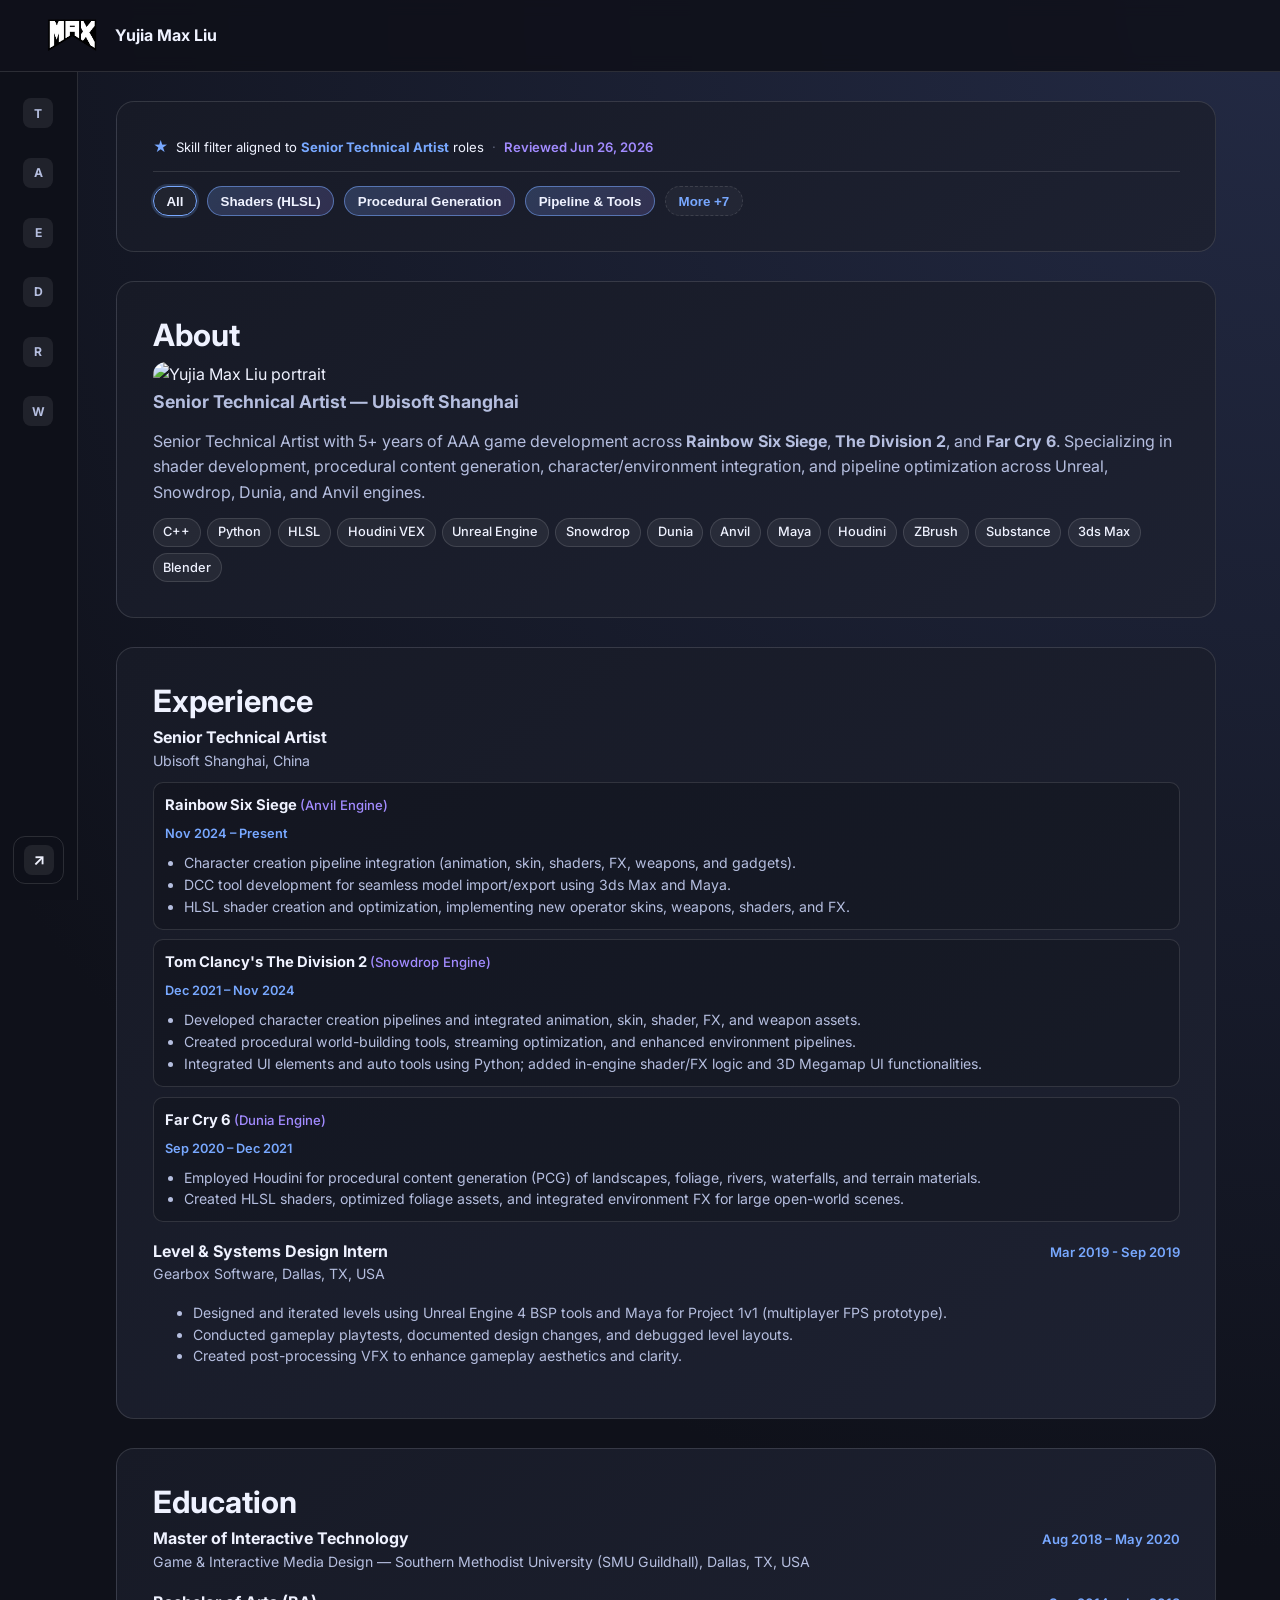
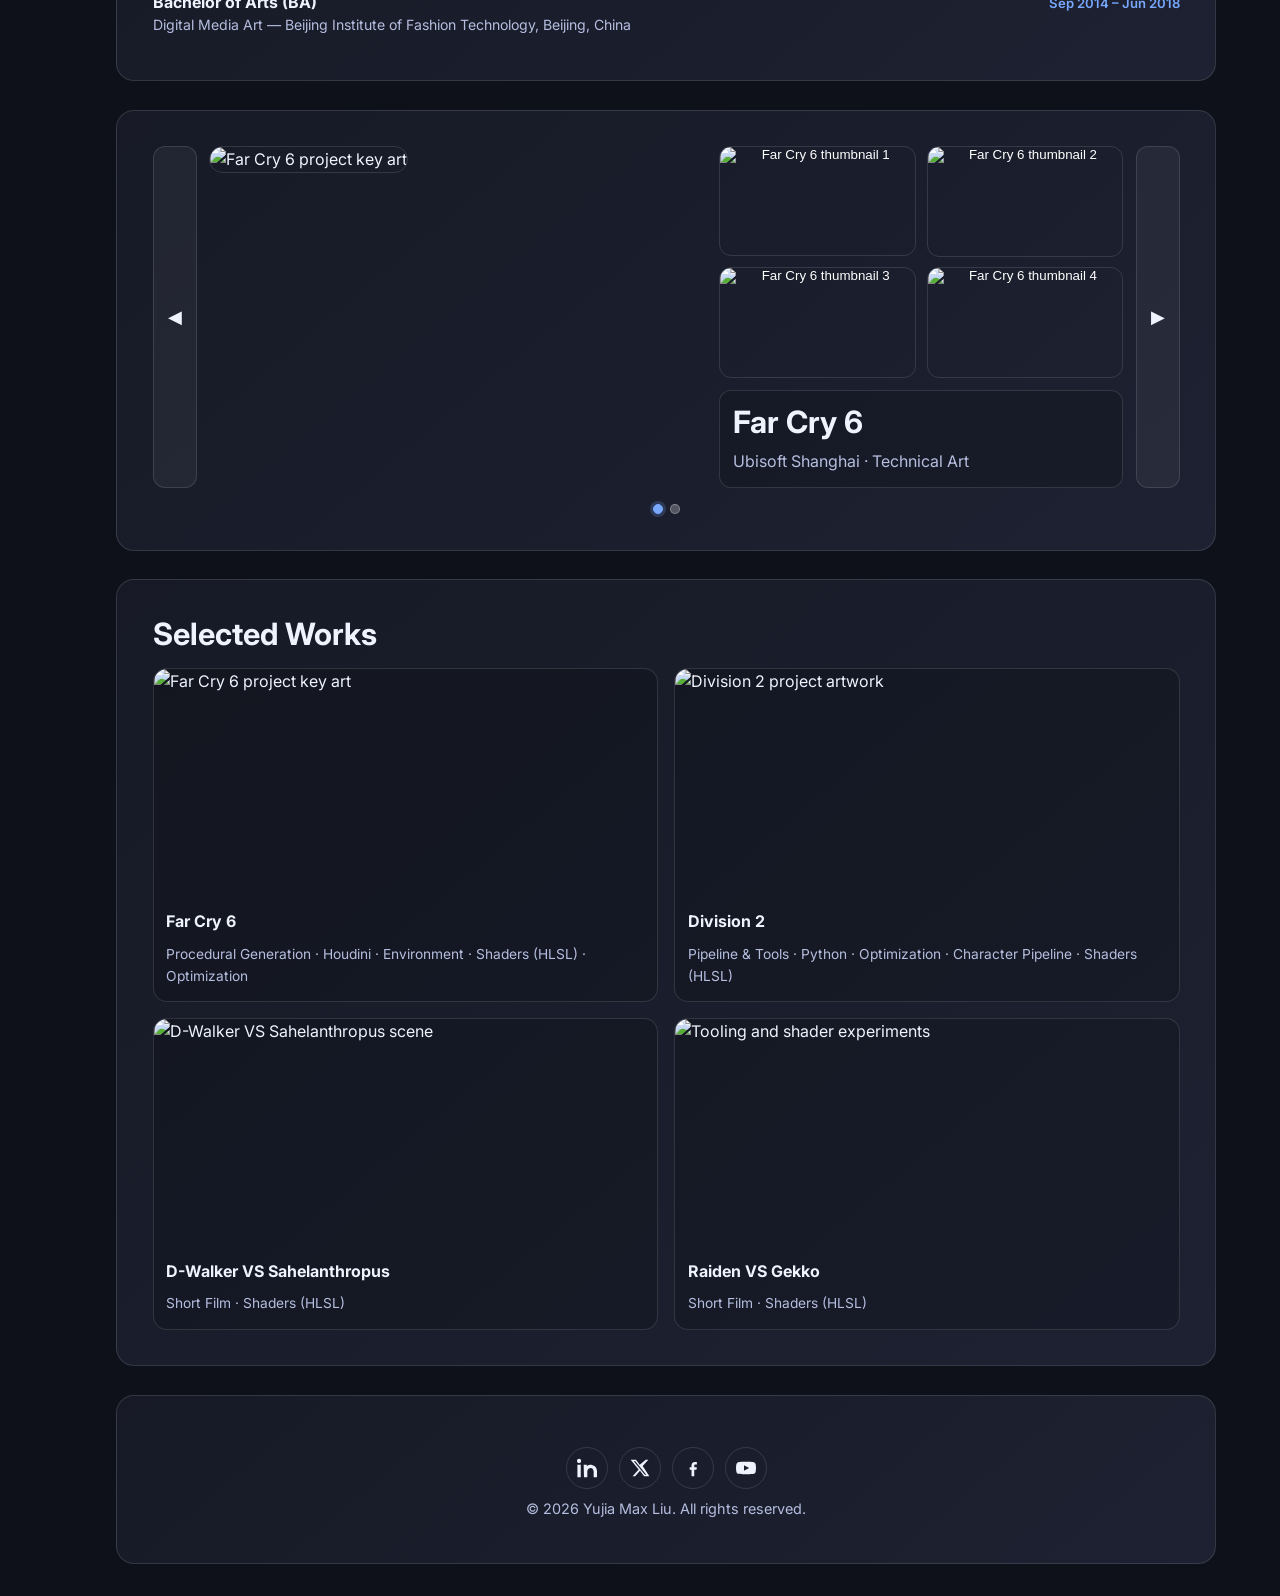
==== commit 735f075d: "gnhf 22: Fresh-audit iteration that closed the last unimplemented standard `<head>` surface: added `" ====
--- a/index.html
+++ b/index.html
@@ -2,6 +2,10 @@
 <html lang="en">
   <head>
     <meta charset="UTF-8" />
+    <link rel="icon" href="/favicon.ico" sizes="16x16 32x32 48x48" />
+    <link rel="apple-touch-icon" href="/images/apple-touch-icon.png" />
+    <meta name="theme-color" content="#0f111a" />
+    <meta name="color-scheme" content="dark" />
     <meta name="viewport" content="width=device-width, initial-scale=1.0" />
     <meta
       name="description"
@@ -43,12 +47,24 @@
     </script>
     <link rel="preconnect" href="https://fonts.googleapis.com" />
     <link rel="preconnect" href="https://fonts.gstatic.com" crossorigin />
+    <!-- Inter: loaded asynchronously so the stylesheet never blocks first
+         paint. media="print" defers it off the render-critical path; once it
+         arrives, onload swaps it to all media. display=swap shows text in the
+         system fallback immediately, then re-renders in Inter. The <noscript>
+         mirror covers no-JS visitors (the onload swap can't fire without JS). -->
     <link
+      rel="stylesheet"
       href="https://fonts.googleapis.com/css2?family=Inter:wght@400;500;600;700;800&display=swap"
-      rel="stylesheet"
+      media="print"
+      onload="this.media='all'"
     />
+    <noscript>
+      <link
+        rel="stylesheet"
+        href="https://fonts.googleapis.com/css2?family=Inter:wght@400;500;600;700;800&display=swap"
+      />
+    </noscript>
     <link rel="stylesheet" href="style.css" />
-    <!-- Retry deployment after transient GitHub Pages 502 annotation -->
   </head>
   <body>
     <a class="skip-link" href="#main">Skip to content</a>
@@ -57,6 +73,8 @@
         <img
           src="images/logo.png"
           alt="Yujia Max Liu logo"
+          width="119"
+          height="60"
         />
         <span>Yujia Max Liu</span>
       </a>
@@ -182,7 +200,7 @@
 
           <div class="resume-sub-item">
             <h4>Rainbow Six Siege <span class="resume-engine">(Anvil Engine)</span></h4>
-            <time>Nov 2024 – Present</time>
+            <time datetime="2024-11">Nov 2024 – Present</time>
             <ul>
               <li>Character creation pipeline integration (animation, skin, shaders, FX, weapons, and gadgets).</li>
               <li>DCC tool development for seamless model import/export using 3ds Max and Maya.</li>
@@ -192,7 +210,7 @@
 
           <div class="resume-sub-item">
             <h4>Tom Clancy's The Division 2 <span class="resume-engine">(Snowdrop Engine)</span></h4>
-            <time>Dec 2021 – Nov 2024</time>
+            <time datetime="2021-12">Dec 2021 – Nov 2024</time>
             <ul>
               <li>Developed character creation pipelines and integrated animation, skin, shader, FX, and weapon assets.</li>
               <li>Created procedural world-building tools, streaming optimization, and enhanced environment pipelines.</li>
@@ -202,7 +220,7 @@
 
           <div class="resume-sub-item">
             <h4>Far Cry 6 <span class="resume-engine">(Dunia Engine)</span></h4>
-            <time>Sep 2020 – Dec 2021</time>
+            <time datetime="2020-09">Sep 2020 – Dec 2021</time>
             <ul>
               <li>Employed Houdini for procedural content generation (PCG) of landscapes, foliage, rivers, waterfalls, and terrain materials.</li>
               <li>Created HLSL shaders, optimized foliage assets, and integrated environment FX for large open-world scenes.</li>
@@ -216,7 +234,7 @@
               <h3>Level &amp; Systems Design Intern</h3>
               <p class="resume-org">Gearbox Software, Dallas, TX, USA</p>
             </div>
-            <time class="resume-date">Mar 2019 - Sep 2019</time>
+            <time class="resume-date" datetime="2019-03">Mar 2019 - Sep 2019</time>
           </div>
           <ul>
             <li>Designed and iterated levels using Unreal Engine 4 BSP tools and Maya for Project 1v1 (multiplayer FPS prototype).</li>
@@ -236,7 +254,7 @@
               <h3>Master of Interactive Technology</h3>
               <p class="resume-org">Game &amp; Interactive Media Design — Southern Methodist University (SMU Guildhall), Dallas, TX, USA</p>
             </div>
-            <time class="resume-date">Aug 2018 – May 2020</time>
+            <time class="resume-date" datetime="2018-08">Aug 2018 – May 2020</time>
           </div>
         </article>
 
@@ -246,7 +264,7 @@
               <h3>Bachelor of Arts (BA)</h3>
               <p class="resume-org">Digital Media Art — Beijing Institute of Fashion Technology, Beijing, China</p>
             </div>
-            <time class="resume-date">Sep 2014 – Jun 2018</time>
+            <time class="resume-date" datetime="2014-09">Sep 2014 – Jun 2018</time>
           </div>
         </article>
       </section>
@@ -256,7 +274,7 @@
         <button class="fr-nav fr-nav-prev" type="button" aria-label="Show previous recommendation" aria-controls="fr-card-link">◀</button>
         <a class="fr-card" id="fr-card-link" href="farcry-6.html">
           <div class="fr-media-main">
-            <img id="fr-main-image" src="https://pub-dc4e1f00955f4568a77da06925201843.r2.dev/projects/farcry6-procedural-generation/cover.jpg" alt="Far Cry 6 procedural generation cover" decoding="async" />
+            <img id="fr-main-image" src="https://pub-dc4e1f00955f4568a77da06925201843.r2.dev/projects/farcry6-procedural-generation/cover.jpg" alt="Far Cry 6 procedural generation cover" decoding="async" width="1280" height="720" fetchpriority="high" />
           </div>
           <div class="fr-media-side">
             <div class="fr-thumbs" id="fr-thumbs" role="list"></div>
--- a/style.css
+++ b/style.css
@@ -4,6 +4,10 @@
    ============================================================ */
 
 :root {
+  /* Declares the page as dark-mode so the browser renders UA-controlled
+     surfaces (scrollbars, form controls, the pre-CSS-load background) in
+     their dark variants, matching the meta[name=color-scheme] in each page. */
+  color-scheme: dark;
   --bg: #0f111a;
   --panel: #171a26;
   --panel-2: #1d2131;
@@ -1583,3 +1587,188 @@
     height: 16px;
   }
 }
+
+
+/* ============================================================
+   NO-JS PROJECT FALLBACK (.project-noscript)
+   Generated by scripts/prerender-project-pages.js and inlined into each
+   project page's <noscript>. Browsers do not render <noscript> content while
+   JavaScript is enabled, so this block is ONLY visible to no-JS visitors and
+   non-JS crawlers — it never duplicates the runtime-rendered page. Styled with
+   the design tokens so the text fallback reads like the rest of the site.
+   ============================================================ */
+
+.project-noscript {
+  max-width: 52rem;
+  margin: 0 auto;
+  /* No top bar exists without JS (the loader injects it), so a modest offset. */
+  padding: 3rem 1.5rem 4rem;
+  color: var(--text);
+  font-family: inherit;
+  line-height: 1.65;
+}
+
+.project-noscript__home a {
+  display: inline-block;
+  margin-bottom: 1.5rem;
+  color: var(--accent);
+  font-size: 0.9rem;
+  font-weight: 600;
+  text-decoration: none;
+}
+
+.project-noscript__home a:hover,
+.project-noscript__home a:focus-visible {
+  text-decoration: underline;
+}
+
+.project-noscript__kicker {
+  margin: 0 0 0.5rem;
+  color: var(--accent);
+  font-size: 0.85rem;
+  font-weight: 600;
+  letter-spacing: 0.06em;
+  text-transform: uppercase;
+}
+
+.project-noscript h1 {
+  margin: 0 0 1rem;
+  font-size: clamp(1.8rem, 4vw, 2.6rem);
+  font-weight: 800;
+  line-height: 1.15;
+}
+
+.project-noscript__description {
+  margin: 0 0 1.75rem;
+  color: var(--muted);
+  font-size: 1.05rem;
+}
+
+.project-noscript__cover {
+  display: block;
+  width: 100%;
+  height: auto;
+  margin: 0 0 2rem;
+  border: 1px solid var(--line);
+  border-radius: 12px;
+}
+
+.project-noscript__meta {
+  display: grid;
+  grid-template-columns: minmax(0, max-content) 1fr;
+  gap: 0.5rem 1.25rem;
+  margin: 0 0 2.5rem;
+  padding: 1.25rem 1.5rem;
+  background: var(--panel);
+  border: 1px solid var(--line);
+  border-radius: 12px;
+}
+
+.project-noscript__meta dt {
+  color: var(--muted);
+  font-size: 0.8rem;
+  font-weight: 600;
+  letter-spacing: 0.04em;
+  text-transform: uppercase;
+}
+
+.project-noscript__meta dd {
+  margin: 0;
+  color: var(--text);
+}
+
+.project-noscript__details h2 {
+  margin: 2rem 0 0.75rem;
+  font-size: 1.5rem;
+  line-height: 1.3;
+}
+
+.project-noscript__details h3 {
+  margin: 1.75rem 0 0.5rem;
+  color: var(--accent-2);
+  font-size: 1.15rem;
+  line-height: 1.3;
+}
+
+.project-noscript__details p {
+  margin: 0 0 1rem;
+  color: var(--muted);
+}
+
+.project-noscript__figure {
+  margin: 0 0 1.25rem;
+}
+
+.project-noscript__figure img {
+  display: block;
+  width: 100%;
+  height: auto;
+  border: 1px solid var(--line);
+  border-radius: 10px;
+}
+
+.project-noscript__figure figcaption {
+  margin-top: 0.4rem;
+  color: var(--muted);
+  font-size: 0.8rem;
+}
+
+.project-noscript__compare img + img {
+  margin-top: 0.75rem;
+}
+
+.project-noscript__video a {
+  color: var(--accent);
+}
+
+.project-noscript__note {
+  margin: 2.5rem 0 0;
+  padding: 1rem 1.25rem;
+  color: var(--muted);
+  background: var(--panel-2);
+  border: 1px solid var(--line);
+  border-radius: 10px;
+  font-size: 0.9rem;
+}
+
+@media (max-width: 640px) {
+  .project-noscript {
+    padding: 2rem 1.25rem 3rem;
+  }
+
+  .project-noscript__meta {
+    grid-template-columns: 1fr;
+    gap: 0.25rem;
+  }
+
+  .project-noscript__meta dt {
+    margin-top: 0.6rem;
+  }
+
+  .project-noscript__meta dt:first-child {
+    margin-top: 0;
+  }
+}
+
+/* ===== Reduced motion =====
+   Respect the OS/browser "reduce motion" preference (vestibular-accessibility
+   best practice; aligns with WCAG 2.1 SC 2.3.3 Animation from Interactions).
+   The universal selector with !important neutralizes EVERY transition and
+   animation site-wide WITHOUT removing the final state — the image-compare
+   slider still snaps to the correct position, overlays still show/hide, cards
+   still lift on hover; only the animated easing is removed. Durations use 0.01ms
+   (not 0) so any transitionend/animationend listener still fires
+   near-instantly (none currently do — verified — but this is the safe idiom).
+   Note: the three JS-driven scrollIntoView({behavior:"smooth"}) calls are NOT
+   reachable from CSS, so they are gated separately via prefersReducedMotion()
+   in shared.js. */
+@media (prefers-reduced-motion: reduce) {
+  *,
+  *::before,
+  *::after {
+    animation-duration: 0.01ms !important;
+    animation-iteration-count: 1 !important;
+    transition-duration: 0.01ms !important;
+    scroll-behavior: auto !important;
+  }
+}
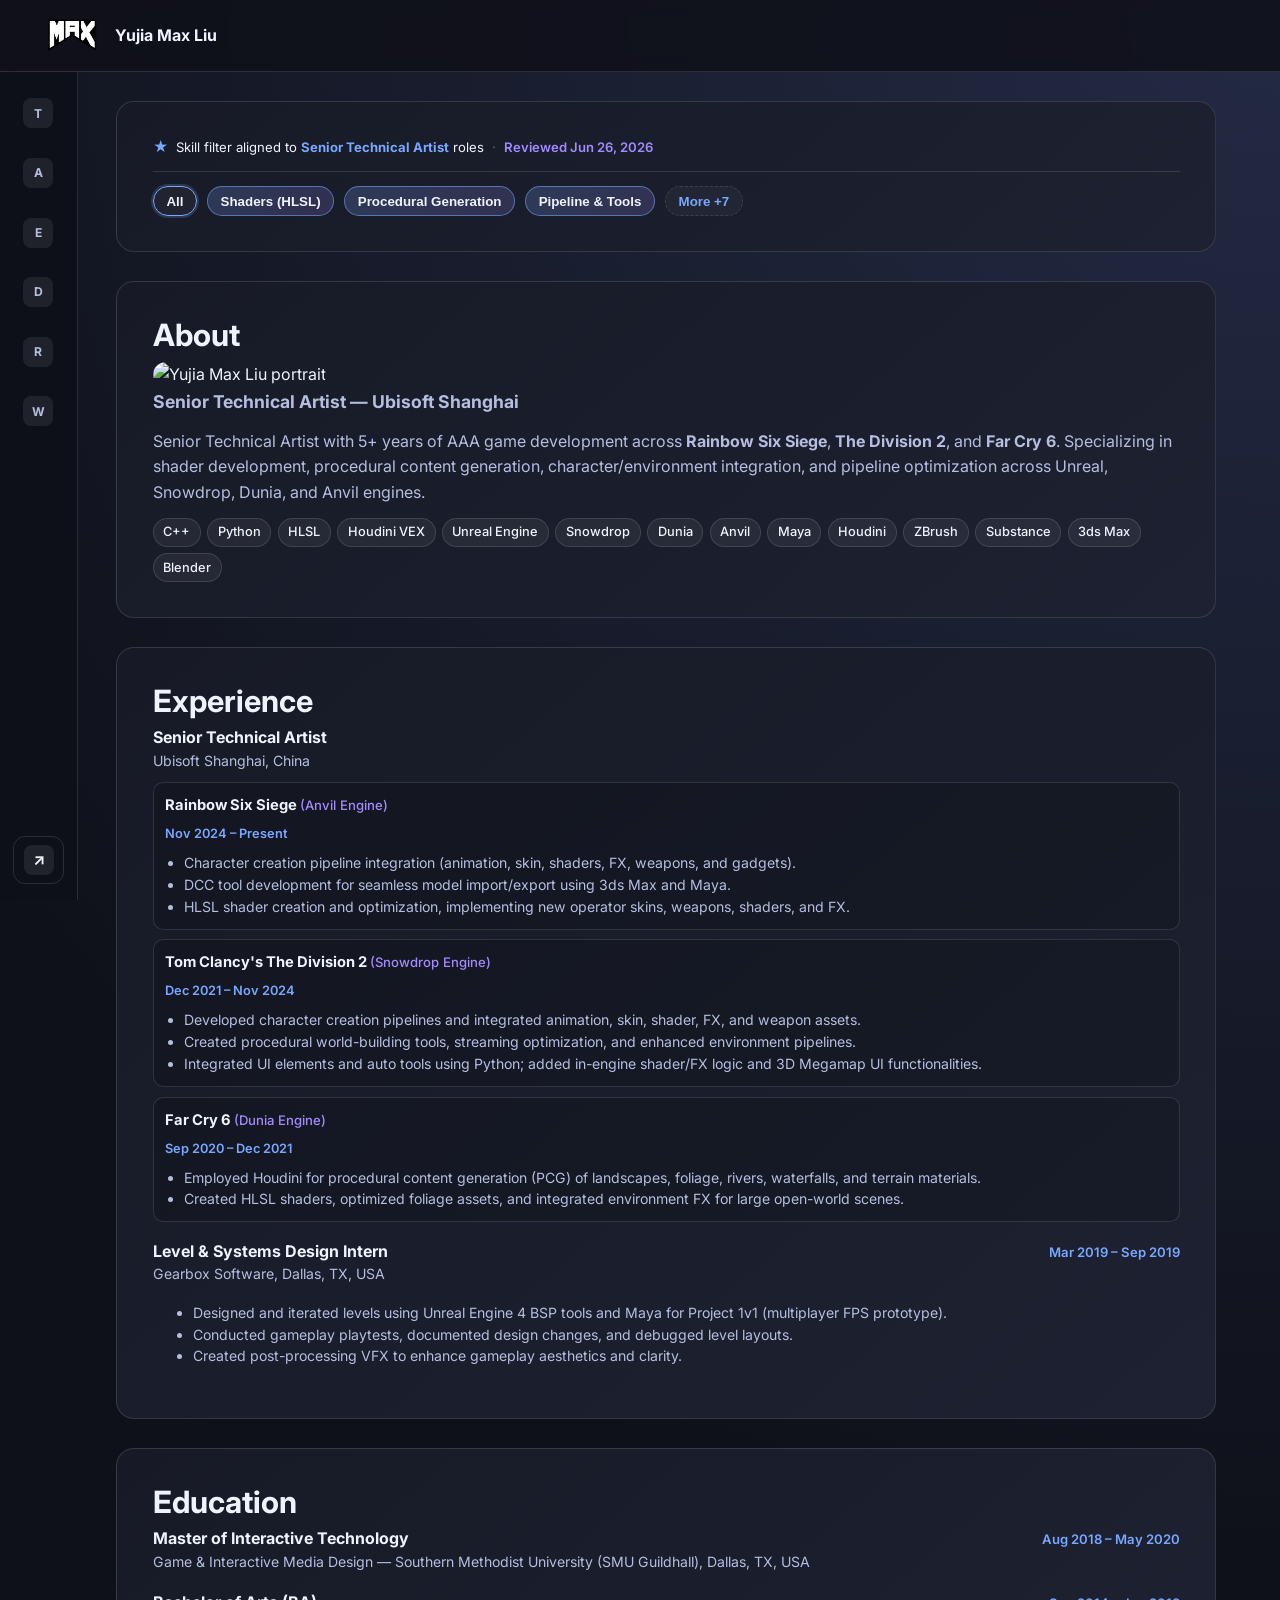
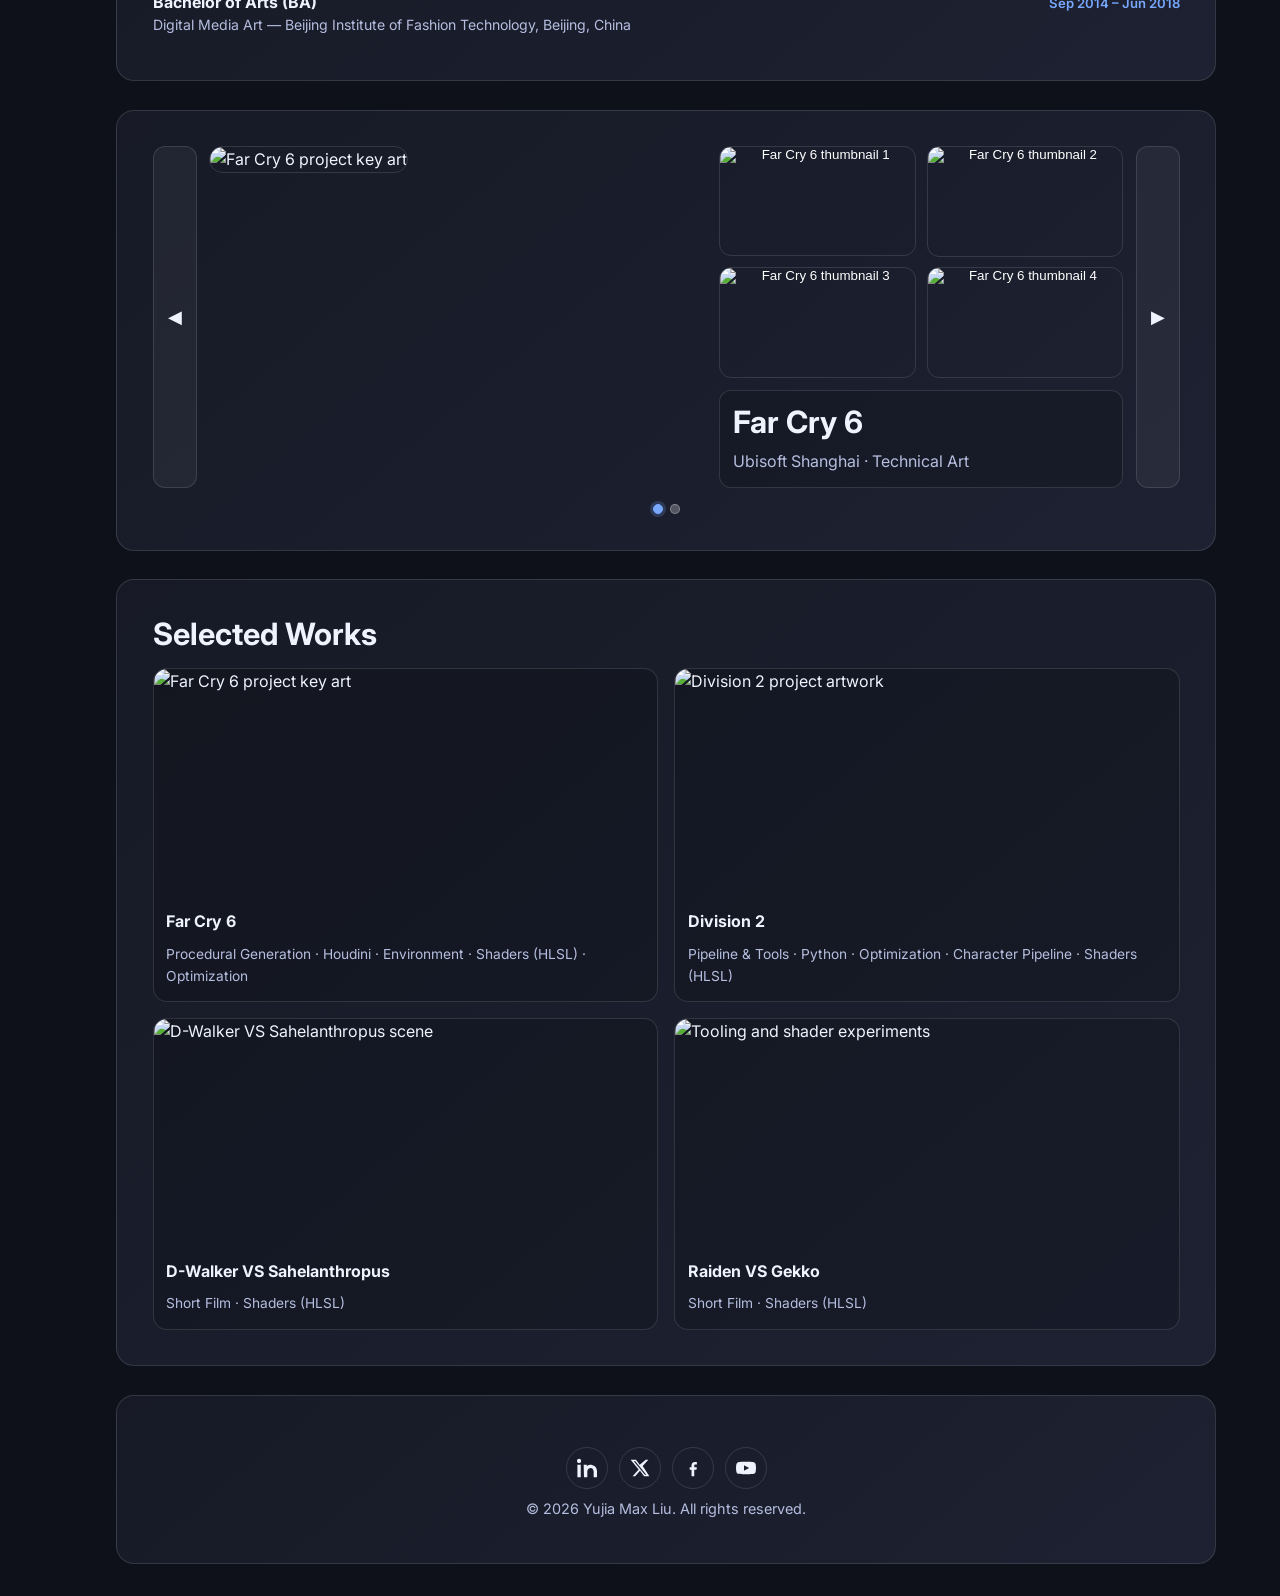
==== commit 3dede12c: "gnhf 27: Fresh end-to-end read of index.html's rendered visible text surfaced a real user-visible co" ====
--- a/index.html
+++ b/index.html
@@ -234,7 +234,7 @@
               <h3>Level &amp; Systems Design Intern</h3>
               <p class="resume-org">Gearbox Software, Dallas, TX, USA</p>
             </div>
-            <time class="resume-date" datetime="2019-03">Mar 2019 - Sep 2019</time>
+            <time class="resume-date" datetime="2019-03">Mar 2019 – Sep 2019</time>
           </div>
           <ul>
             <li>Designed and iterated levels using Unreal Engine 4 BSP tools and Maya for Project 1v1 (multiplayer FPS prototype).</li>
--- a/style.css
+++ b/style.css
@@ -464,28 +464,6 @@
   box-shadow: 0 0 0 3px rgba(120, 168, 255, 0.2);
 }
 
-/* Warning banner shown when recommendation data has issues */
-.featured-recommendations.has-warning {
-  border-color: #f4b860;
-  box-shadow: 0 0 0 2px rgba(244, 184, 96, 0.25);
-}
-
-.fr-warning {
-  grid-column: 1 / -1;
-  margin-top: 0.5rem;
-  border: 1px solid #f4b860;
-  border-radius: 10px;
-  background: rgba(244, 184, 96, 0.14);
-  padding: 0.6rem 0.8rem;
-  color: #ffd9a1;
-}
-
-.fr-warning ul {
-  margin: 0.4rem 0 0;
-  padding-left: 1.1rem;
-}
-
-
 /* ============================================================
    SECTION PANELS
    Shared card-like panel style used by multiple sections
@@ -1040,8 +1018,7 @@
   }
 
   .fr-card,
-  .fr-page-indicator,
-  .fr-warning {
+  .fr-page-indicator {
     grid-column: 1 / -1;
   }
 
@@ -1061,10 +1038,6 @@
 
   .fr-page-indicator {
     grid-row: 3;
-  }
-
-  .fr-warning {
-    grid-row: 4;
   }
 
   .fr-nav {
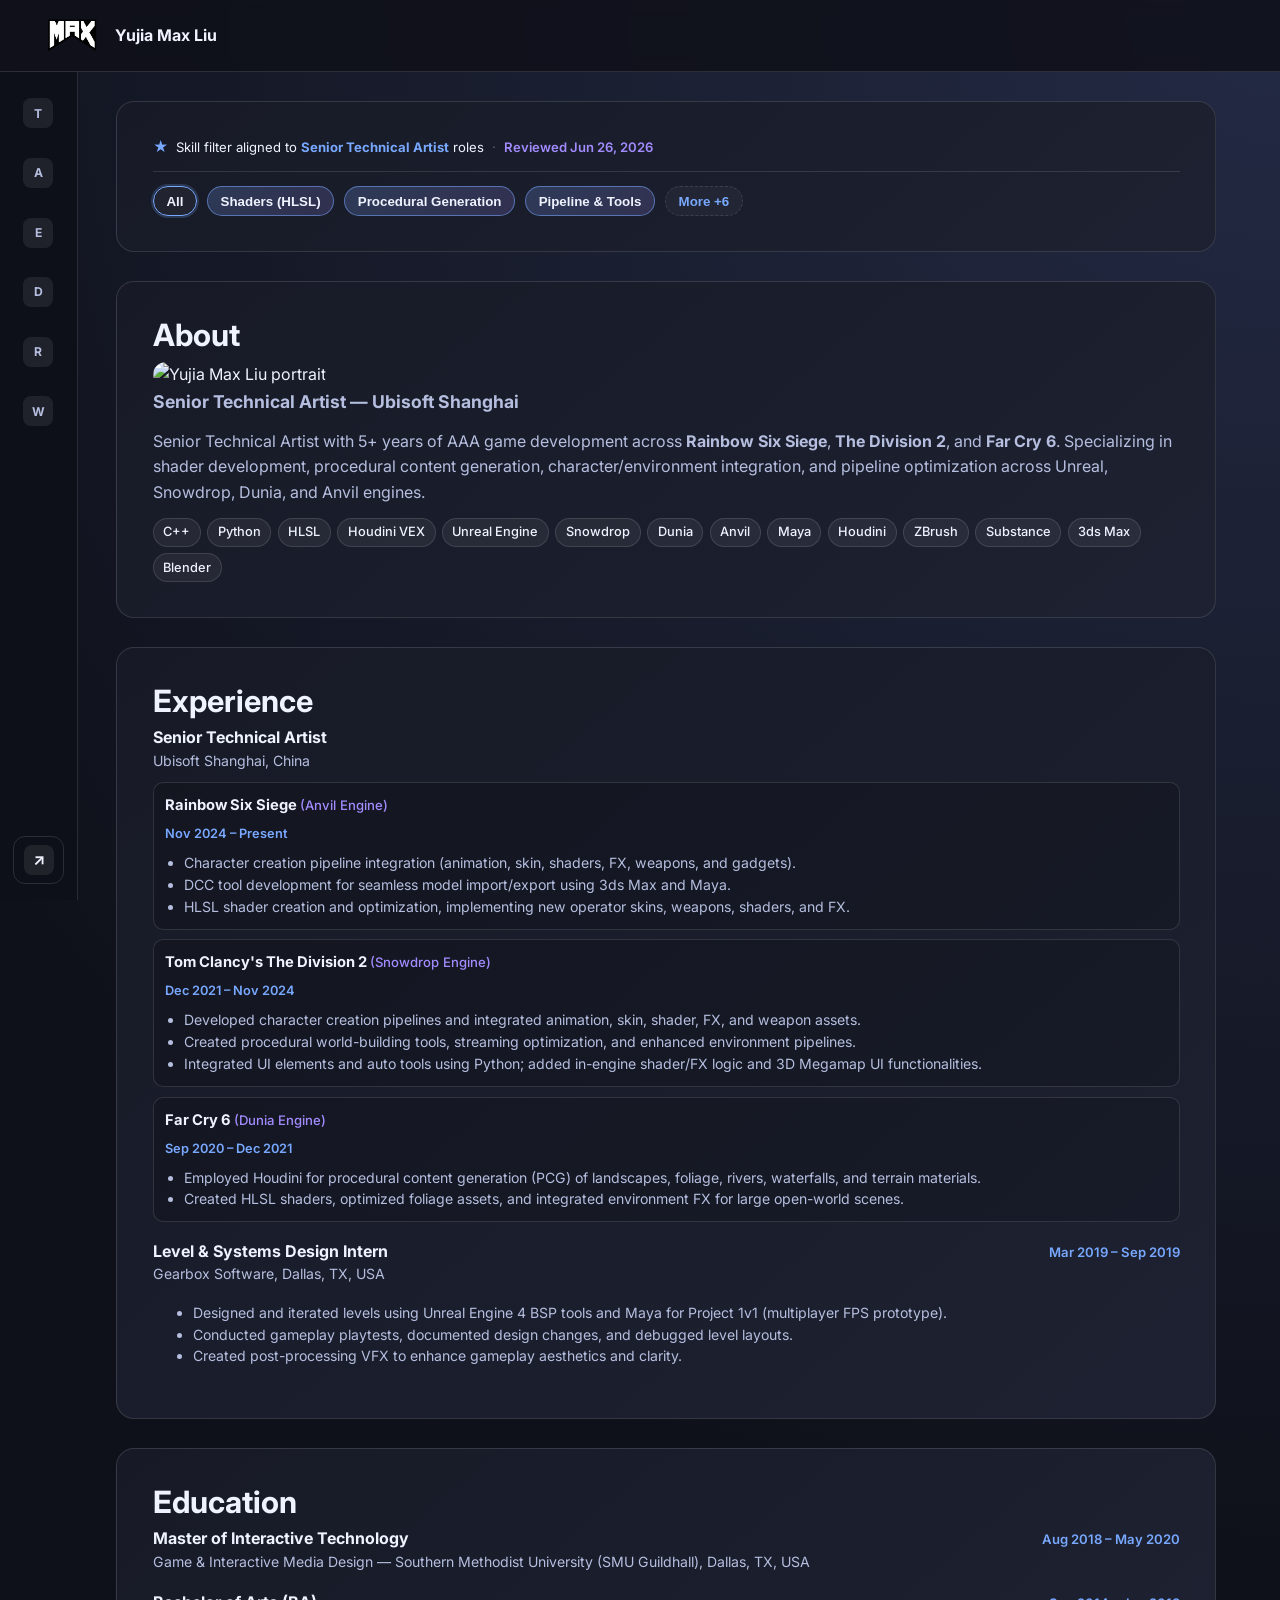
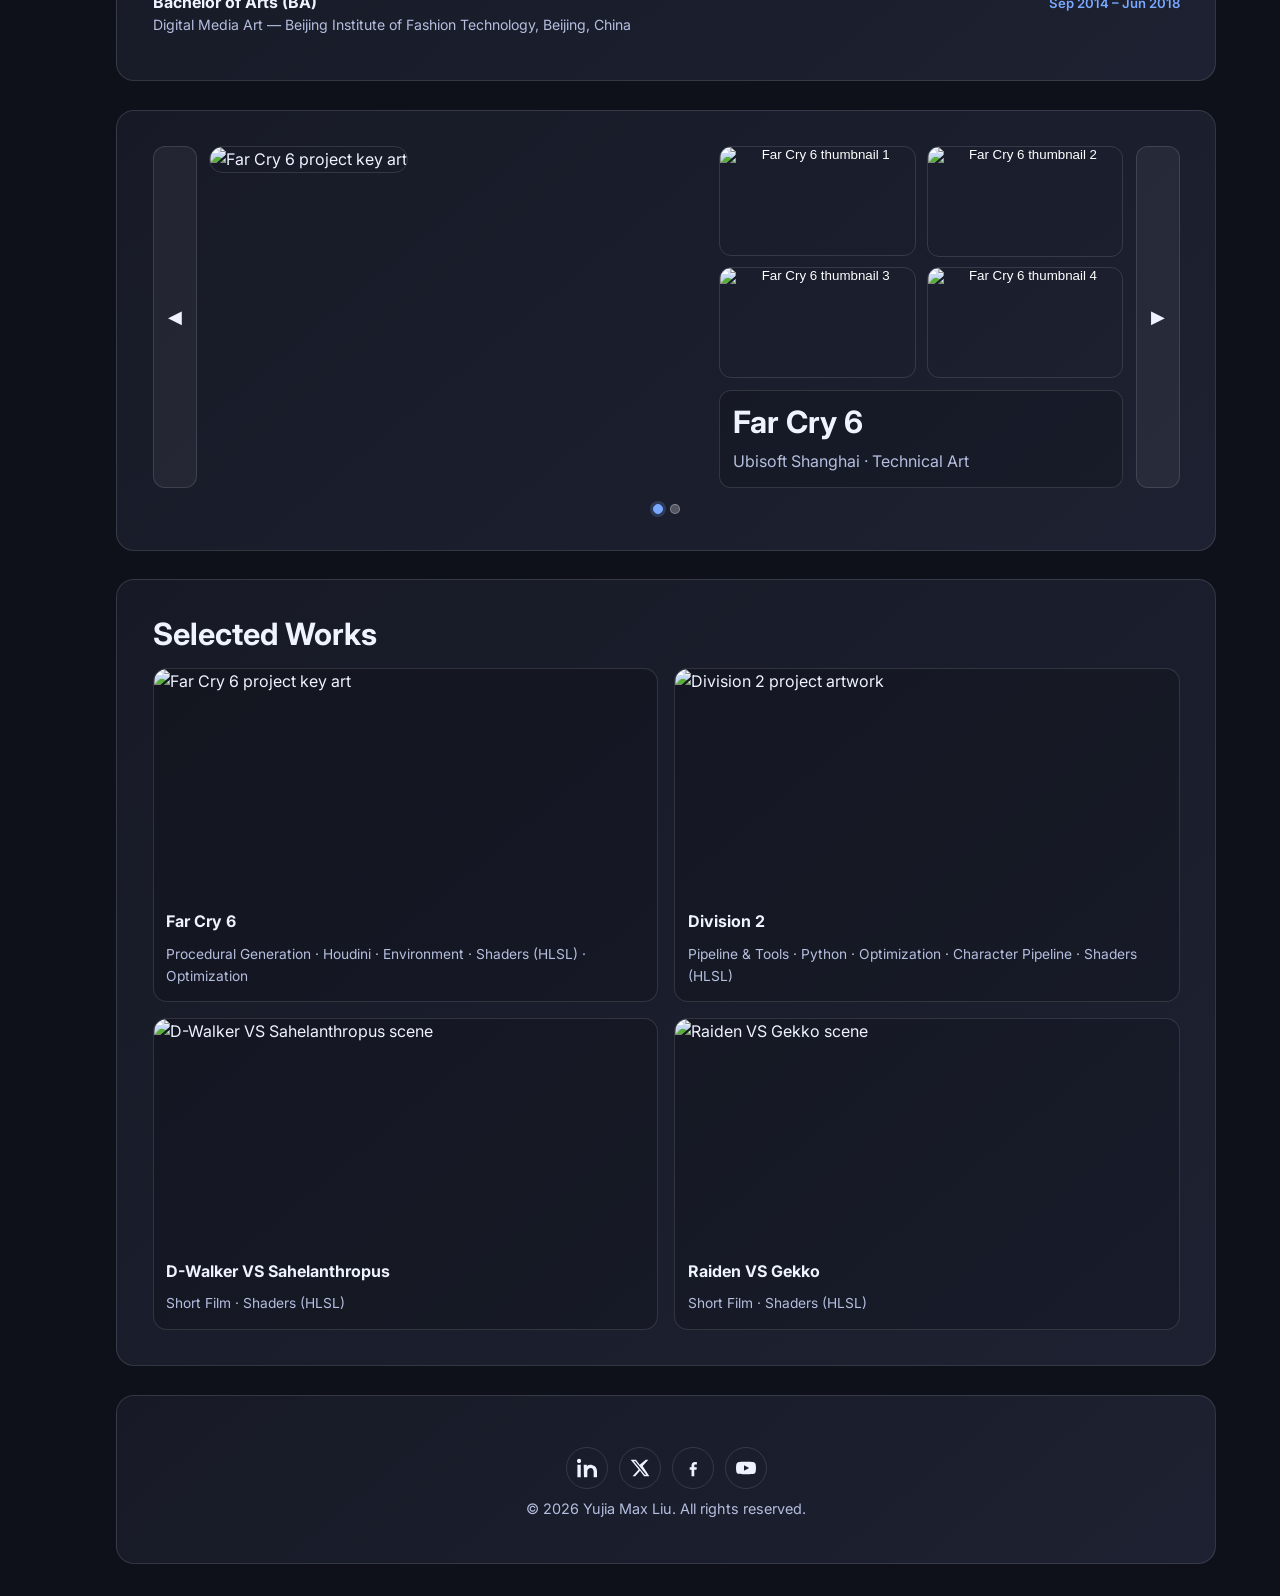
==== commit e76cf2ca: "gnhf 35: Found and fixed a shipped SEO/social-sharing defect — the homepage og:image/twitter:image w" ====
--- a/index.html
+++ b/index.html
@@ -17,12 +17,21 @@
     <meta property="og:description" content="Senior Technical Artist at Ubisoft Shanghai with 5+ years of AAA experience on Rainbow Six Siege, The Division 2, and Far Cry 6. Shaders, procedural generation, and pipeline optimization." />
     <meta property="og:url" content="https://maxlyj.com/" />
     <meta property="og:type" content="website" />
-    <meta property="og:image" content="https://pub-dc4e1f00955f4568a77da06925201843.r2.dev/YujiaMaxLiu_Web.jpg" />
+    <!-- og:image / twitter:image use the dedicated 1200x630 social card
+         (images/og-card.png, generated by scripts/generate-og-card.py), not
+         the 185x185 portrait: a square below Facebook's 200x200 floor renders
+         no preview image, and summary_large_image expects 16:9. -->
+    <meta property="og:image" content="https://maxlyj.com/images/og-card.png" />
+    <meta property="og:image:type" content="image/png" />
+    <meta property="og:image:width" content="1200" />
+    <meta property="og:image:height" content="630" />
+    <meta property="og:image:alt" content="Yujia Max Liu — Senior Technical Artist and 3D Technical Art Portfolio" />
     <meta property="og:site_name" content="Yujia Max Liu" />
     <meta name="twitter:card" content="summary_large_image" />
     <meta name="twitter:title" content="Yujia Max Liu | Senior Technical Artist & 3D Portfolio" />
     <meta name="twitter:description" content="Senior Technical Artist at Ubisoft Shanghai with 5+ years of AAA experience. Shaders, procedural generation, and pipeline optimization." />
-    <meta name="twitter:image" content="https://pub-dc4e1f00955f4568a77da06925201843.r2.dev/YujiaMaxLiu_Web.jpg" />
+    <meta name="twitter:image" content="https://maxlyj.com/images/og-card.png" />
+    <meta name="twitter:image:alt" content="Yujia Max Liu — Senior Technical Artist and 3D Technical Art Portfolio" />
     <script type="application/ld+json">
     {
       "@context": "https://schema.org",
